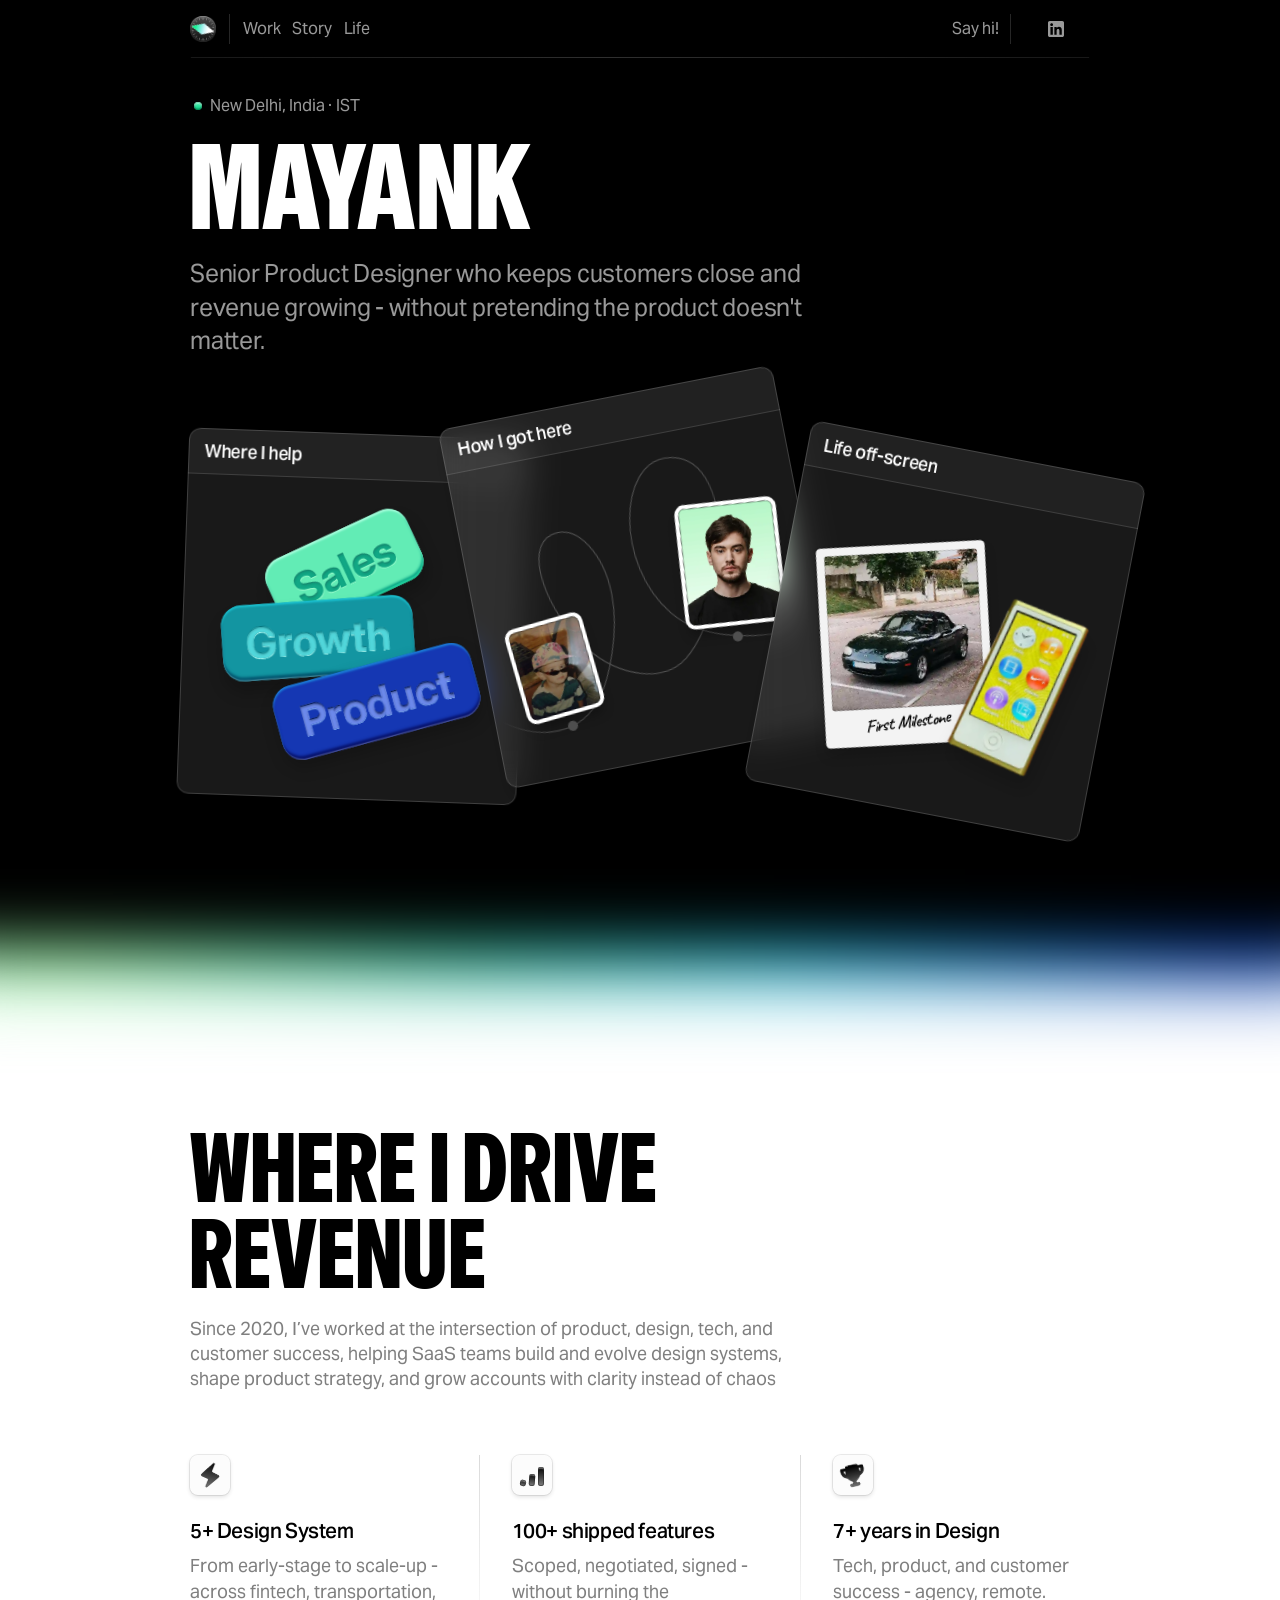
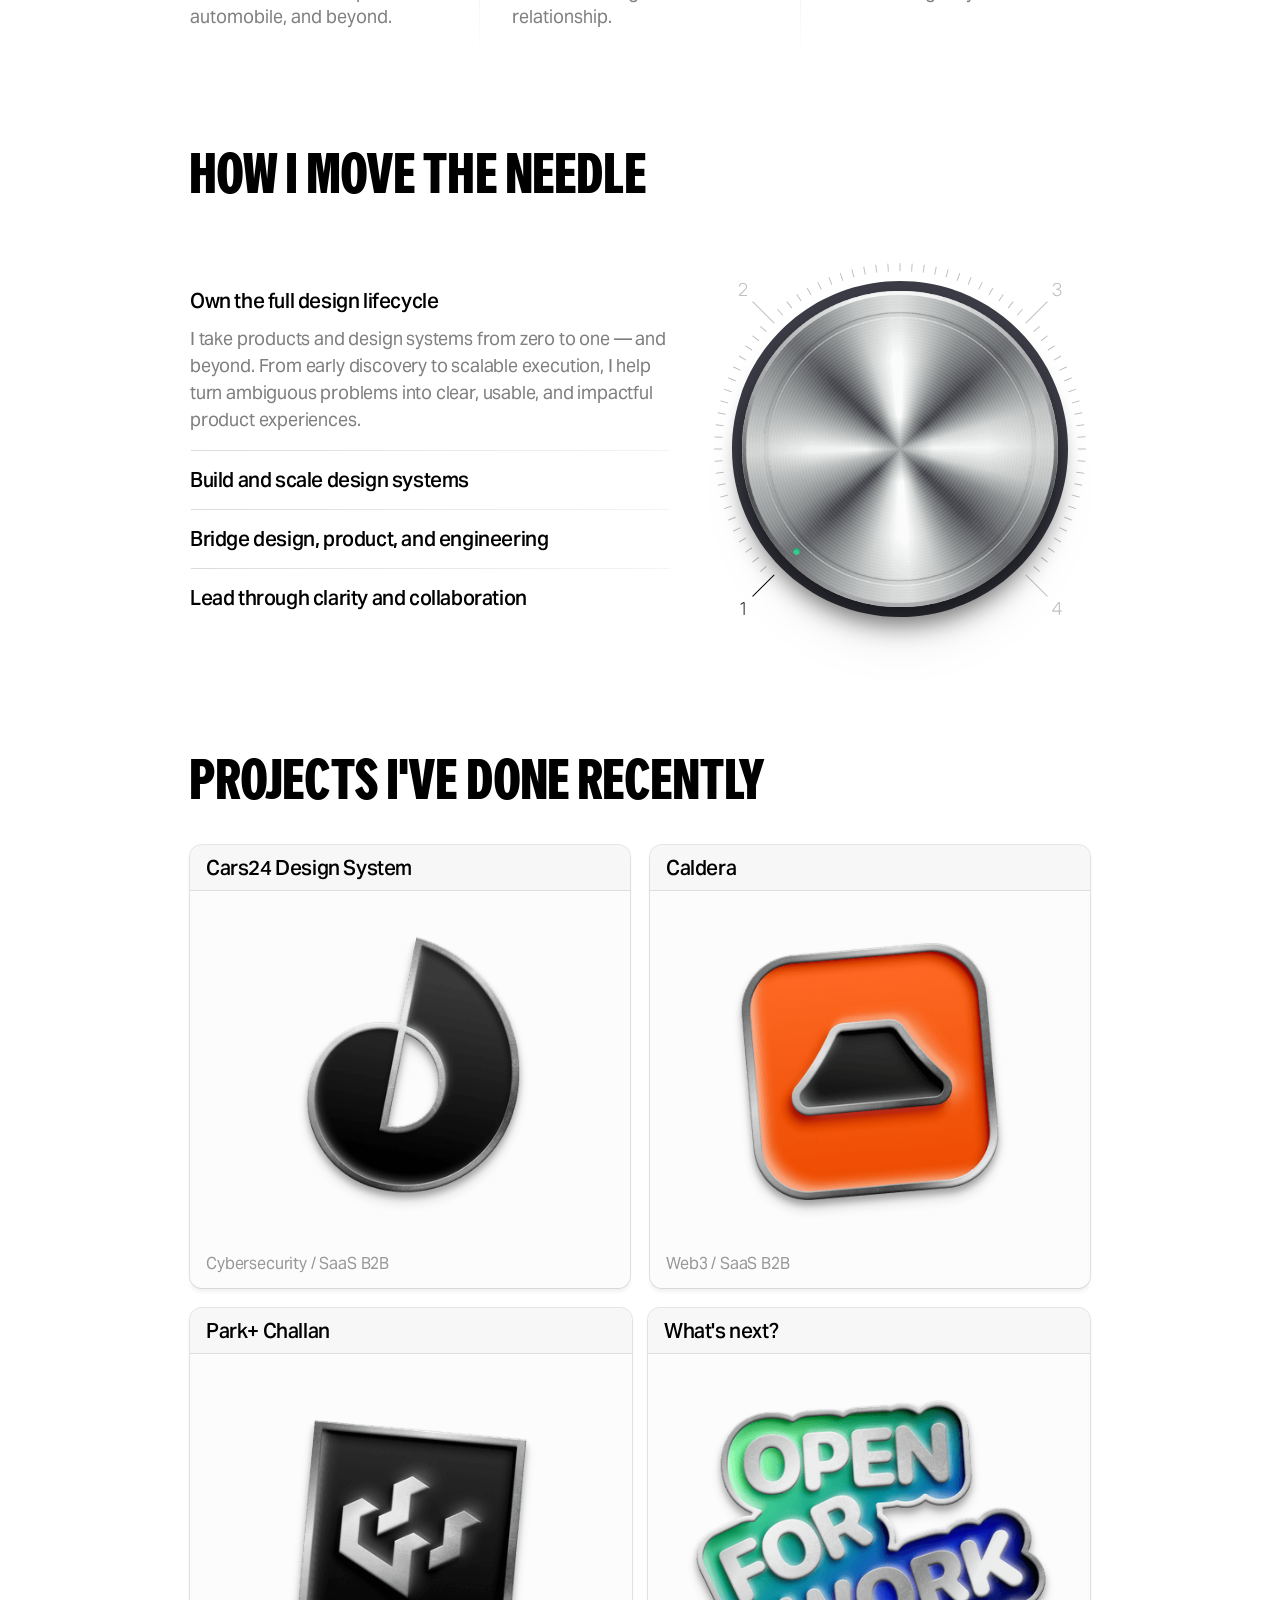
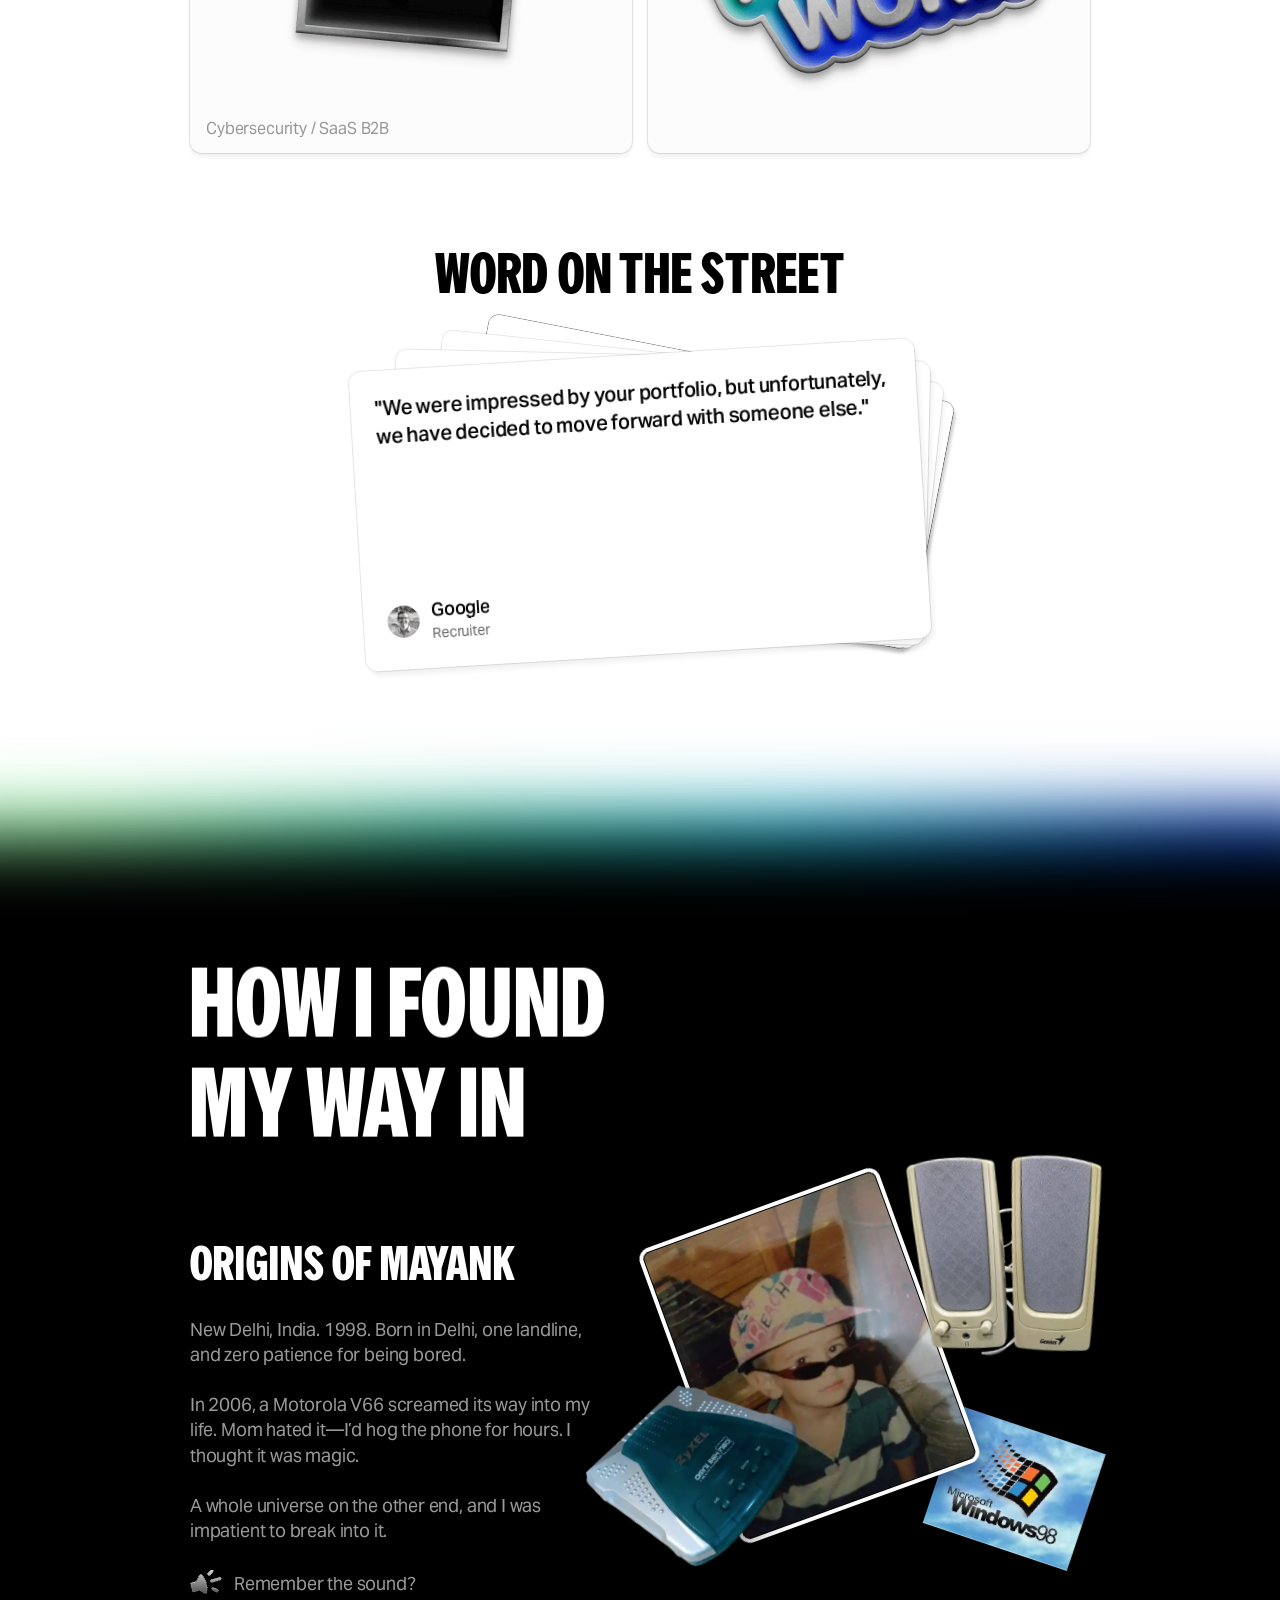
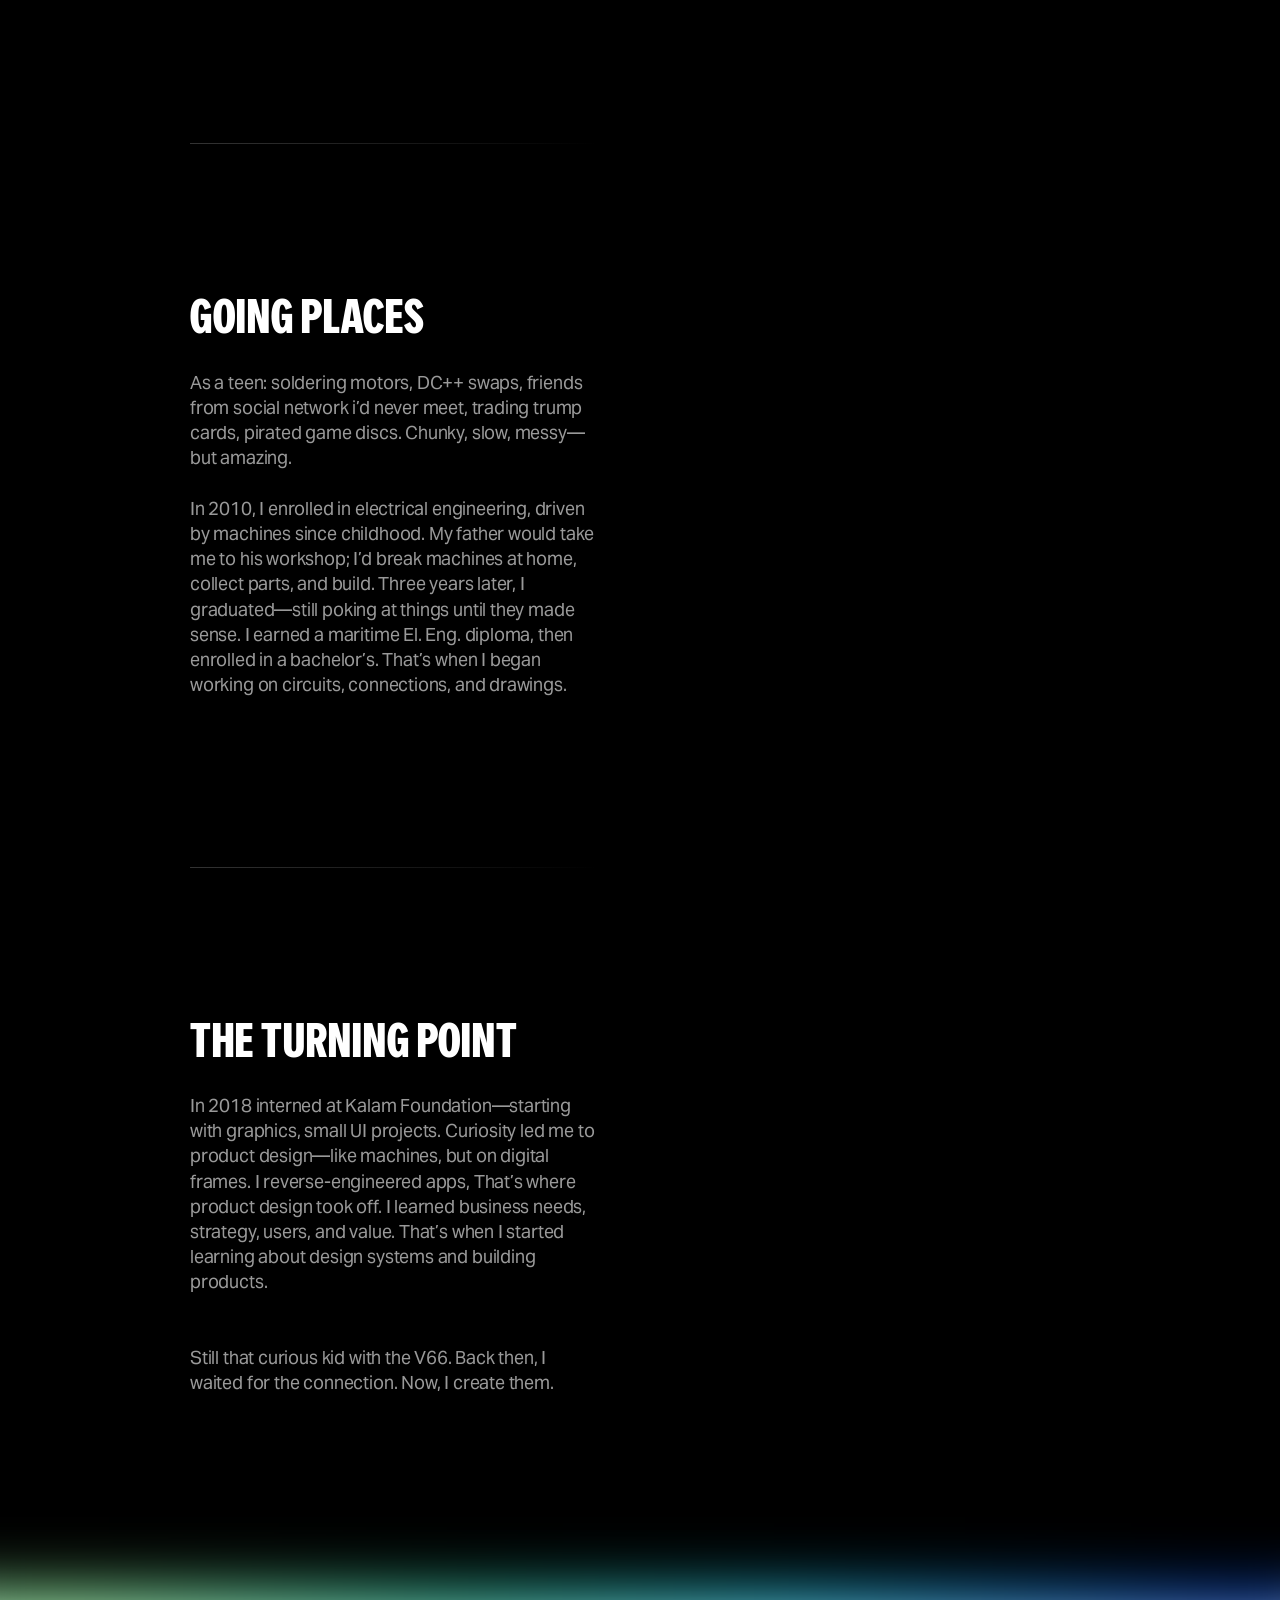
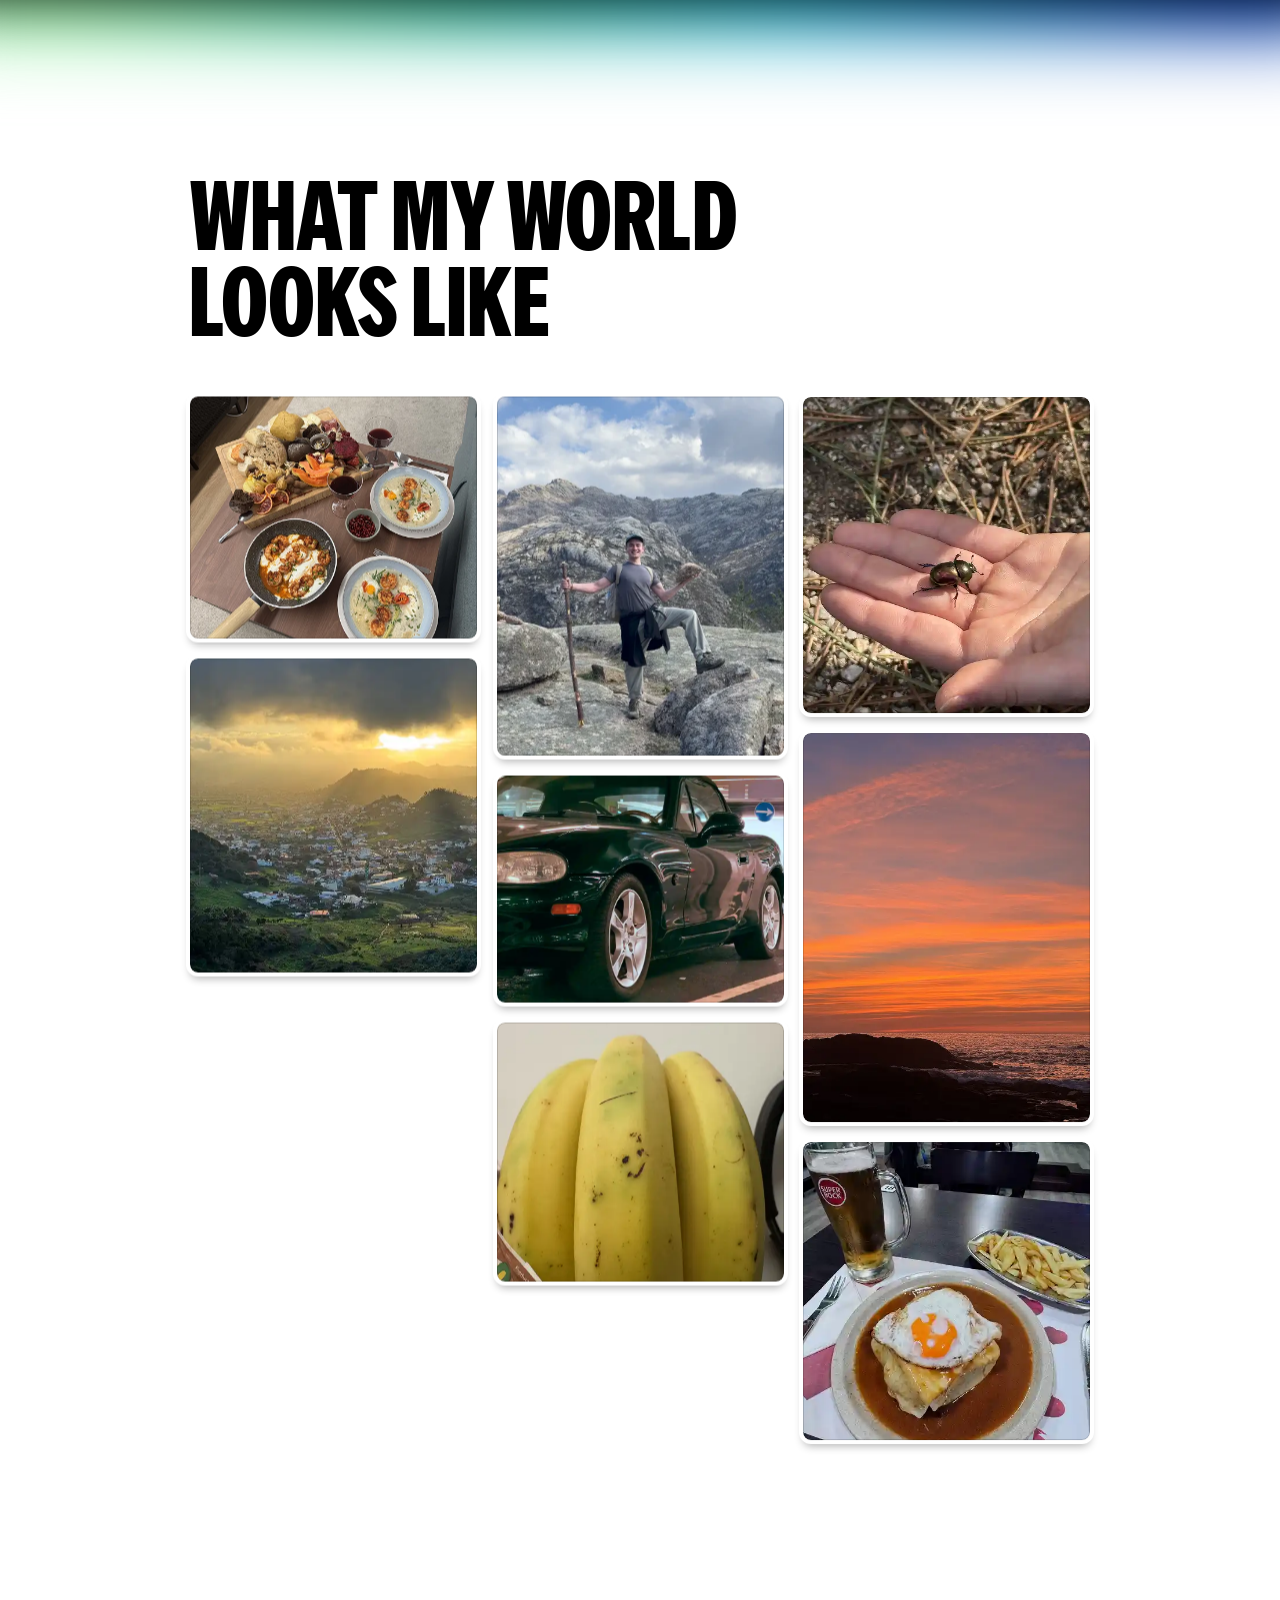
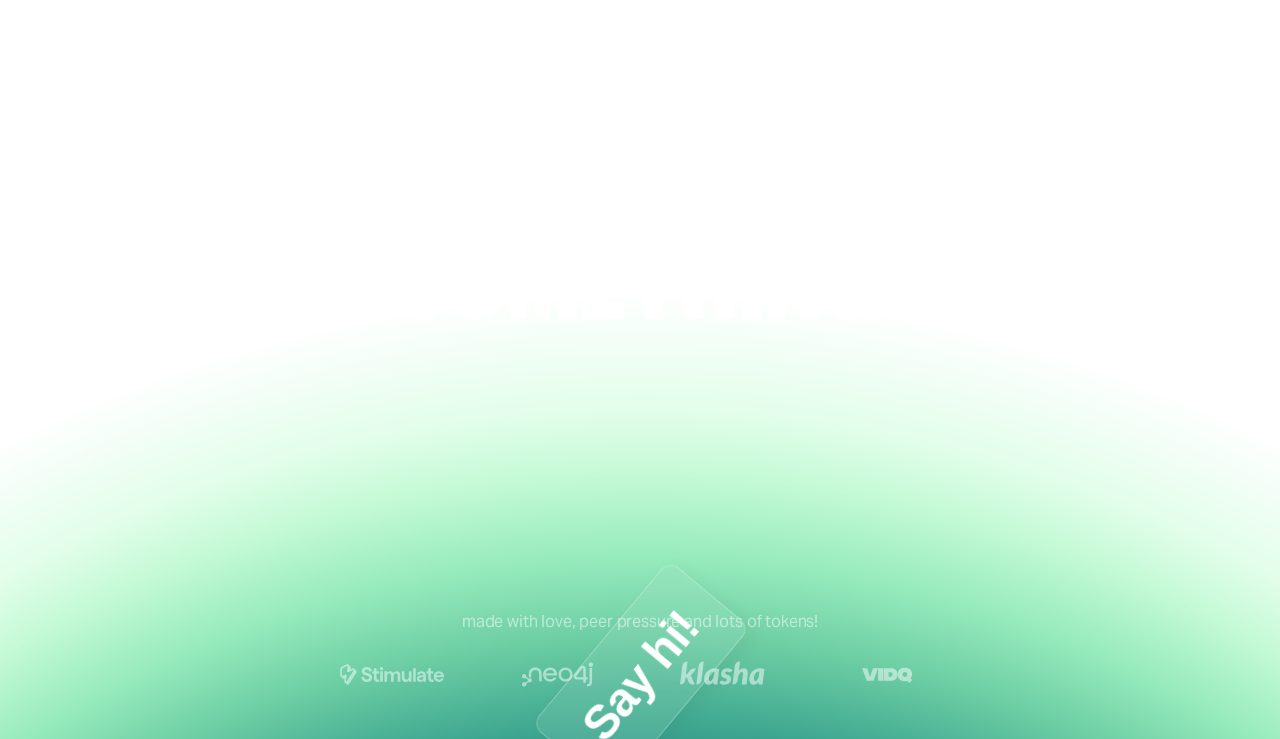
==== index.html @ 2741870c "Deploy portfolio site to GitHub Pages Co-Authored-By: Claude Opus 4.6 <noreply@anthropic.com>" ====
<!doctype html>
<html lang="en">
  <head>
    <meta charset="utf-8" />
    <meta name="viewport" content="width=device-width, initial-scale=1" />
    <title>Mayank</title>
    <link rel="stylesheet" href="/font.css" />
    <link rel="stylesheet" href="/styles.css" />
    <script>
      typeof document < "u" &&
        (window.process = {
          ...window.process,
          env: { ...window.process?.env, NODE_ENV: "production" },
        });
    </script>
    <link rel="modulepreload" fetchpriority="low" href="/content/sites/0dCDITzW0DmTXTOnH0Wtr/react.BIkpaFzZ.mjs" />
    <link rel="modulepreload" fetchpriority="low" href="/content/sites/0dCDITzW0DmTXTOnH0Wtr/rolldown-runtime.BRwTesTf.mjs" />
    <link rel="modulepreload" fetchpriority="low" href="/content/sites/0dCDITzW0DmTXTOnH0Wtr/runtime.CHLoPTp4.mjs" />
    <link rel="modulepreload" fetchpriority="low" href="/content/sites/0dCDITzW0DmTXTOnH0Wtr/motion.Bz_xtmWU.mjs" />
    <link rel="modulepreload" fetchpriority="low" href="/content/sites/0dCDITzW0DmTXTOnH0Wtr/fsmLVjENe_3INRkuJw6oW2wPagwrbw35dT59qfJ_aj4.BoikKJ-G.mjs" />
    <link rel="modulepreload" fetchpriority="low" href="/content/sites/0dCDITzW0DmTXTOnH0Wtr/shared-lib.CsKE0CTY.mjs" />
  </head>
  <body>
    <div id="main"></div>
    <script type="module" async data-mynk-bundle="main" fetchpriority="low" src="/content/sites/0dCDITzW0DmTXTOnH0Wtr/script_main.Cz7NEi37.mjs"></script>
    <script defer src="/projects-injector.js"></script>
  </body>
</html>
---- font.css ----
/* Font loading + font-specific overrides */

@font-face {
        font-family: "Caveat";
        font-style: normal;
        font-weight: 600;
        src: url(content/font/Caveat-CyrillicExt.woff2) format("woff2");
        unicode-range:
          U+0460-052F, U+1C80-1C8A, U+20B4, U+2DE0-2DFF, U+A640-A69F,
          U+FE2E-FE2F;
      }
@font-face {
        font-family: "Caveat";
        font-style: normal;
        font-weight: 600;
        src: url(content/font/Caveat-Cyrillic.woff2) format("woff2");
        unicode-range: U+0301, U+0400-045F, U+0490-0491, U+04B0-04B1, U+2116;
      }
@font-face {
        font-family: "Caveat";
        font-style: normal;
        font-weight: 600;
        src: url(content/font/Caveat-LatinExt.woff2) format("woff2");
        unicode-range:
          U+0100-02BA, U+02BD-02C5, U+02C7-02CC, U+02CE-02D7, U+02DD-02FF,
          U+0304, U+0308, U+0329, U+1D00-1DBF, U+1E00-1E9F, U+1EF2-1EFF, U+2020,
          U+20A0-20AB, U+20AD-20C0, U+2113, U+2C60-2C7F, U+A720-A7FF;
      }
@font-face {
        font-family: "Caveat";
        font-style: normal;
        font-weight: 600;
        src: url(content/font/Caveat.woff2) format("woff2");
        unicode-range:
          U+0000-00FF, U+0131, U+0152-0153, U+02BB-02BC, U+02C6, U+02DA, U+02DC,
          U+0304, U+0308, U+0329, U+2000-206F, U+20AC, U+2122, U+2191, U+2193,
          U+2212, U+2215, U+FEFF, U+FFFD;
      }
@font-face {
        font-family: "Inter";
        src: url("content/assets/5vvr9Vy74if2I6bQbJvbw7SY1pQ.woff2");
        font-display: swap;
        font-style: normal;
        font-weight: 400;
        unicode-range:
          U+0460-052F, U+1C80-1C88, U+20B4, U+2DE0-2DFF, U+A640-A69F,
          U+FE2E-FE2F;
      }
@font-face {
        font-family: "Inter";
        src: url("content/assets/EOr0mi4hNtlgWNn9if640EZzXCo.woff2");
        font-display: swap;
        font-style: normal;
        font-weight: 400;
        unicode-range: U+0301, U+0400-045F, U+0490-0491, U+04B0-04B1, U+2116;
      }
@font-face {
        font-family: "Inter";
        src: url("content/assets/Y9k9QrlZAqio88Klkmbd8VoMQc.woff2");
        font-display: swap;
        font-style: normal;
        font-weight: 400;
        unicode-range: U+1F00-1FFF;
      }
@font-face {
        font-family: "Inter";
        src: url("content/assets/OYrD2tBIBPvoJXiIHnLoOXnY9M.woff2");
        font-display: swap;
        font-style: normal;
        font-weight: 400;
        unicode-range: U+0370-03FF;
      }
@font-face {
        font-family: "Inter";
        src: url("content/assets/JeYwfuaPfZHQhEG8U5gtPDZ7WQ.woff2");
        font-display: swap;
        font-style: normal;
        font-weight: 400;
        unicode-range:
          U+0100-024F, U+0259, U+1E00-1EFF, U+2020, U+20A0-20AB, U+20AD-20CF,
          U+2113, U+2C60-2C7F, U+A720-A7FF;
      }
@font-face {
        font-family: "Inter";
        src: url("content/assets/GrgcKwrN6d3Uz8EwcLHZxwEfC4.woff2");
        font-display: swap;
        font-style: normal;
        font-weight: 400;
        unicode-range:
          U+0000-00FF, U+0131, U+0152-0153, U+02BB-02BC, U+02C6, U+02DA, U+02DC,
          U+2000-206F, U+2070, U+2074-207E, U+2080-208E, U+20AC, U+2122, U+2191,
          U+2193, U+2212, U+2215, U+FEFF, U+FFFD;
      }
@font-face {
        font-family: "Inter";
        src: url("content/assets/b6Y37FthZeALduNqHicBT6FutY.woff2");
        font-display: swap;
        font-style: normal;
        font-weight: 400;
        unicode-range:
          U+0102-0103, U+0110-0111, U+0128-0129, U+0168-0169, U+01A0-01A1,
          U+01AF-01B0, U+1EA0-1EF9, U+20AB;
      }
@font-face {
        font-family: "Inter Placeholder";
        src: local("Arial");
        ascent-override: 89.79%;
        descent-override: 22.36%;
        line-gap-override: 0%;
        size-adjust: 107.89%;
      }
@font-face {
        font-family: "RevboxHeadline";
        src: url("content/font/RevboxHeadline.woff2") format("woff2");
        font-display: swap;
        font-style: normal;
        font-weight: 400;
      }
@font-face {
        font-family: "RevboxHeadline";
        src: url("content/font/RevboxHeadlineItalic.woff2") format("woff2");
        font-display: swap;
        font-style: italic;
        font-weight: 400;
      }
@font-face {
        font-family: "RevboxText";
        src: url("content/font/RevboxTextRegular.woff2") format("woff2");
        font-display: swap;
        font-style: normal;
        font-weight: 400;
      }
@font-face {
        font-family: "RevboxText";
        src: url("content/font/RevboxTextMedium.woff2") format("woff2");
        font-display: swap;
        font-style: normal;
        font-weight: 500;
      }
@font-face {
        font-family: "RevboxText";
        src: url("content/font/RevboxTextMedium.woff2") format("woff2");
        font-display: swap;
        font-style: normal;
        font-weight: 600;
      }
@font-face {
        font-family: "RevboxText";
        src: url("content/font/RevboxTextBold.woff2") format("woff2");
        font-display: swap;
        font-style: normal;
        font-weight: 700;
      }

[style*="RevboxHeadline"] {
        letter-spacing: 0.02em !important;
      }
---- styles.css ----
html,
body,
#main {
  margin: 0;
  padding: 0;
  width: 100%;
  min-height: 100%;
}

* {
  box-sizing: border-box;
}

body {
  -webkit-font-smoothing: antialiased;
  -moz-osx-font-smoothing: grayscale;
}

/* ── Project overlay ── */
.pj-overlay { position:fixed; inset:0; background:rgba(0,0,0,.55); z-index:9999; display:flex; align-items:flex-end; justify-content:center; opacity:0; transition:opacity .3s; }
.pj-overlay.pj-visible { opacity:1; }
.pj-panel  { background:#fff; width:100%; max-width:680px; max-height:90vh; overflow-y:auto; border-radius:16px 16px 0 0; padding:32px 28px 48px; position:relative; transform:translateY(40px); transition:transform .35s cubic-bezier(.34,1.3,.64,1); }
.pj-overlay.pj-visible .pj-panel { transform:translateY(0); }
.pj-close  { position:absolute; top:20px; right:20px; background:none; border:none; font-size:18px; cursor:pointer; color:rgba(0,0,0,.5); }
.pj-cover  { width:100%; border-radius:10px; margin-bottom:24px; object-fit:cover; max-height:260px; }
.pj-co     { font-family:"RevboxText",sans-serif; font-size:12px; letter-spacing:.06em; text-transform:uppercase; color:rgba(0,0,0,.45); margin:0 0 8px; }
.pj-title  { font-family:"RevboxHeadline",sans-serif; font-size:28px; font-variation-settings:"wdth" 85,"wght" 700; letter-spacing:-.02em; margin:0 0 6px; color:rgb(7,6,7); }
.pj-cat    { font-family:"RevboxText",sans-serif; font-size:13px; color:rgba(0,0,0,.5); margin:0 0 20px; }
.pj-desc   { font-family:"RevboxText",sans-serif; font-size:15px; line-height:1.6; color:rgb(30,30,30); margin:0 0 24px; }
.pj-scope-head { font-family:"RevboxText",sans-serif; font-size:11px; letter-spacing:.06em; text-transform:uppercase; color:rgba(0,0,0,.4); margin:0 0 10px; }
.pj-scope  { margin:0; padding-left:18px; }
.pj-scope li { font-family:"RevboxText",sans-serif; font-size:14px; line-height:1.7; color:rgb(40,40,40); }
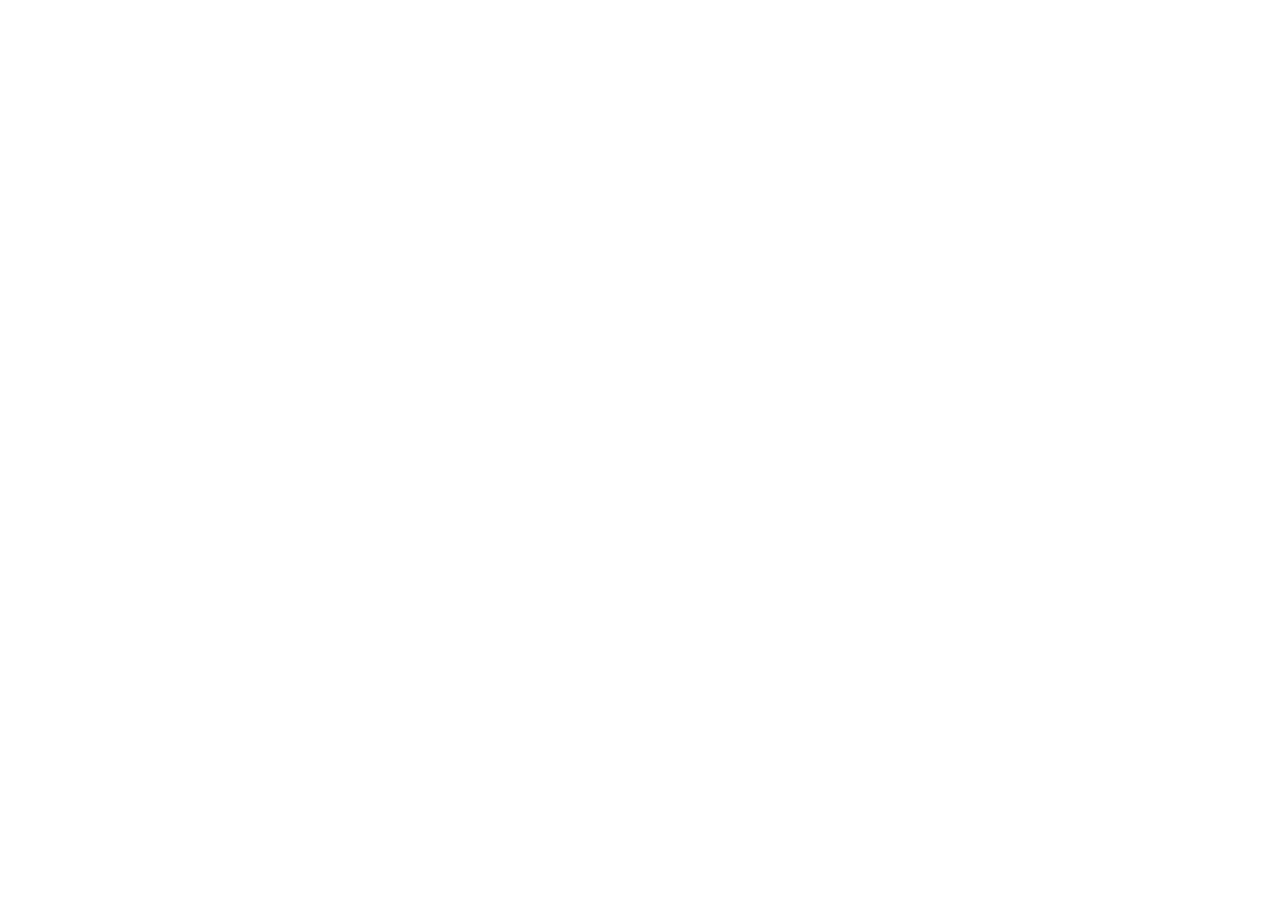
==== commit b8e89a3b: "Fix asset paths for GitHub Pages subdirectory hosting Add <base> tag and convert root-relative paths" ====
--- a/index.html
+++ b/index.html
@@ -3,9 +3,10 @@
   <head>
     <meta charset="utf-8" />
     <meta name="viewport" content="width=device-width, initial-scale=1" />
+    <base href="/mynk-portfolio/" />
     <title>Mayank</title>
-    <link rel="stylesheet" href="/font.css" />
-    <link rel="stylesheet" href="/styles.css" />
+    <link rel="stylesheet" href="font.css" />
+    <link rel="stylesheet" href="styles.css" />
     <script>
       typeof document < "u" &&
         (window.process = {
@@ -13,16 +14,16 @@
           env: { ...window.process?.env, NODE_ENV: "production" },
         });
     </script>
-    <link rel="modulepreload" fetchpriority="low" href="/content/sites/0dCDITzW0DmTXTOnH0Wtr/react.BIkpaFzZ.mjs" />
-    <link rel="modulepreload" fetchpriority="low" href="/content/sites/0dCDITzW0DmTXTOnH0Wtr/rolldown-runtime.BRwTesTf.mjs" />
-    <link rel="modulepreload" fetchpriority="low" href="/content/sites/0dCDITzW0DmTXTOnH0Wtr/runtime.CHLoPTp4.mjs" />
-    <link rel="modulepreload" fetchpriority="low" href="/content/sites/0dCDITzW0DmTXTOnH0Wtr/motion.Bz_xtmWU.mjs" />
-    <link rel="modulepreload" fetchpriority="low" href="/content/sites/0dCDITzW0DmTXTOnH0Wtr/fsmLVjENe_3INRkuJw6oW2wPagwrbw35dT59qfJ_aj4.BoikKJ-G.mjs" />
-    <link rel="modulepreload" fetchpriority="low" href="/content/sites/0dCDITzW0DmTXTOnH0Wtr/shared-lib.CsKE0CTY.mjs" />
+    <link rel="modulepreload" fetchpriority="low" href="content/sites/0dCDITzW0DmTXTOnH0Wtr/react.BIkpaFzZ.mjs" />
+    <link rel="modulepreload" fetchpriority="low" href="content/sites/0dCDITzW0DmTXTOnH0Wtr/rolldown-runtime.BRwTesTf.mjs" />
+    <link rel="modulepreload" fetchpriority="low" href="content/sites/0dCDITzW0DmTXTOnH0Wtr/runtime.CHLoPTp4.mjs" />
+    <link rel="modulepreload" fetchpriority="low" href="content/sites/0dCDITzW0DmTXTOnH0Wtr/motion.Bz_xtmWU.mjs" />
+    <link rel="modulepreload" fetchpriority="low" href="content/sites/0dCDITzW0DmTXTOnH0Wtr/fsmLVjENe_3INRkuJw6oW2wPagwrbw35dT59qfJ_aj4.BoikKJ-G.mjs" />
+    <link rel="modulepreload" fetchpriority="low" href="content/sites/0dCDITzW0DmTXTOnH0Wtr/shared-lib.CsKE0CTY.mjs" />
   </head>
   <body>
     <div id="main"></div>
-    <script type="module" async data-mynk-bundle="main" fetchpriority="low" src="/content/sites/0dCDITzW0DmTXTOnH0Wtr/script_main.Cz7NEi37.mjs"></script>
-    <script defer src="/projects-injector.js"></script>
+    <script type="module" async data-mynk-bundle="main" fetchpriority="low" src="content/sites/0dCDITzW0DmTXTOnH0Wtr/script_main.Cz7NEi37.mjs"></script>
+    <script defer src="projects-injector.js"></script>
   </body>
 </html>
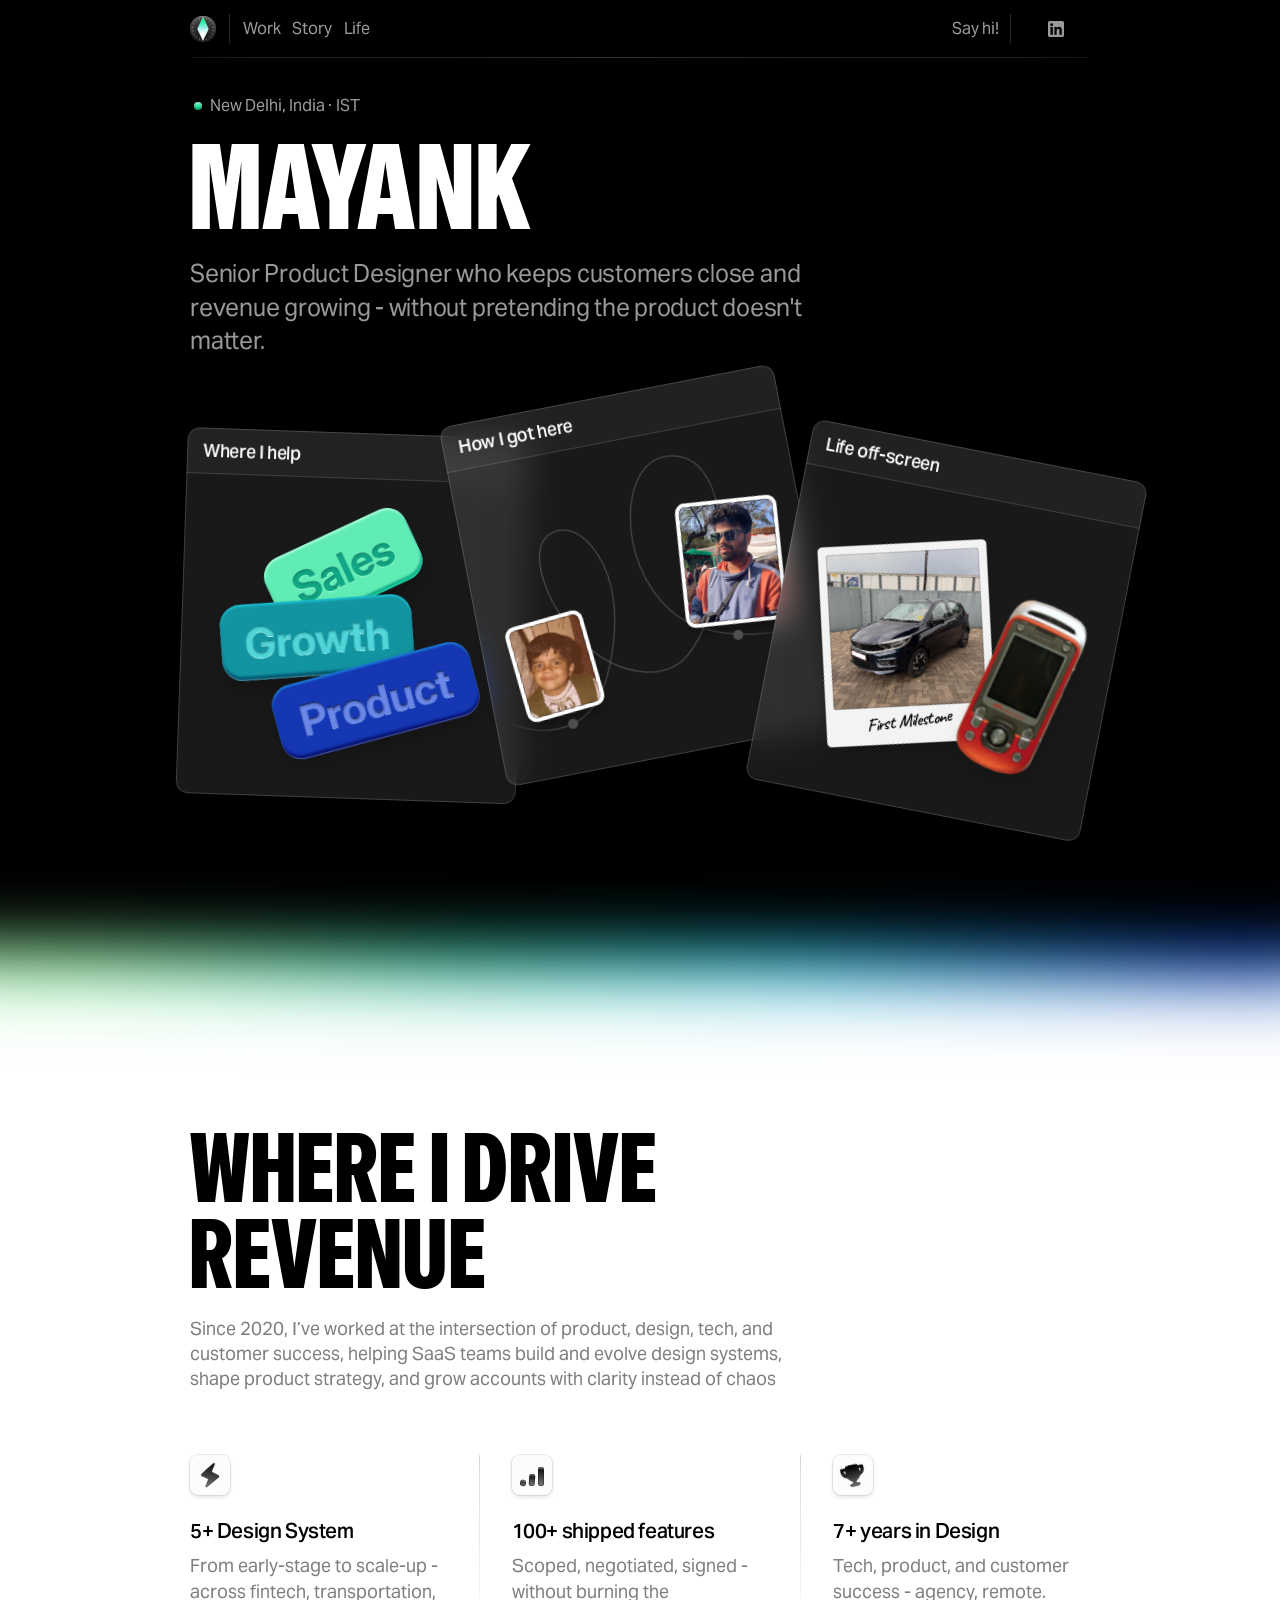
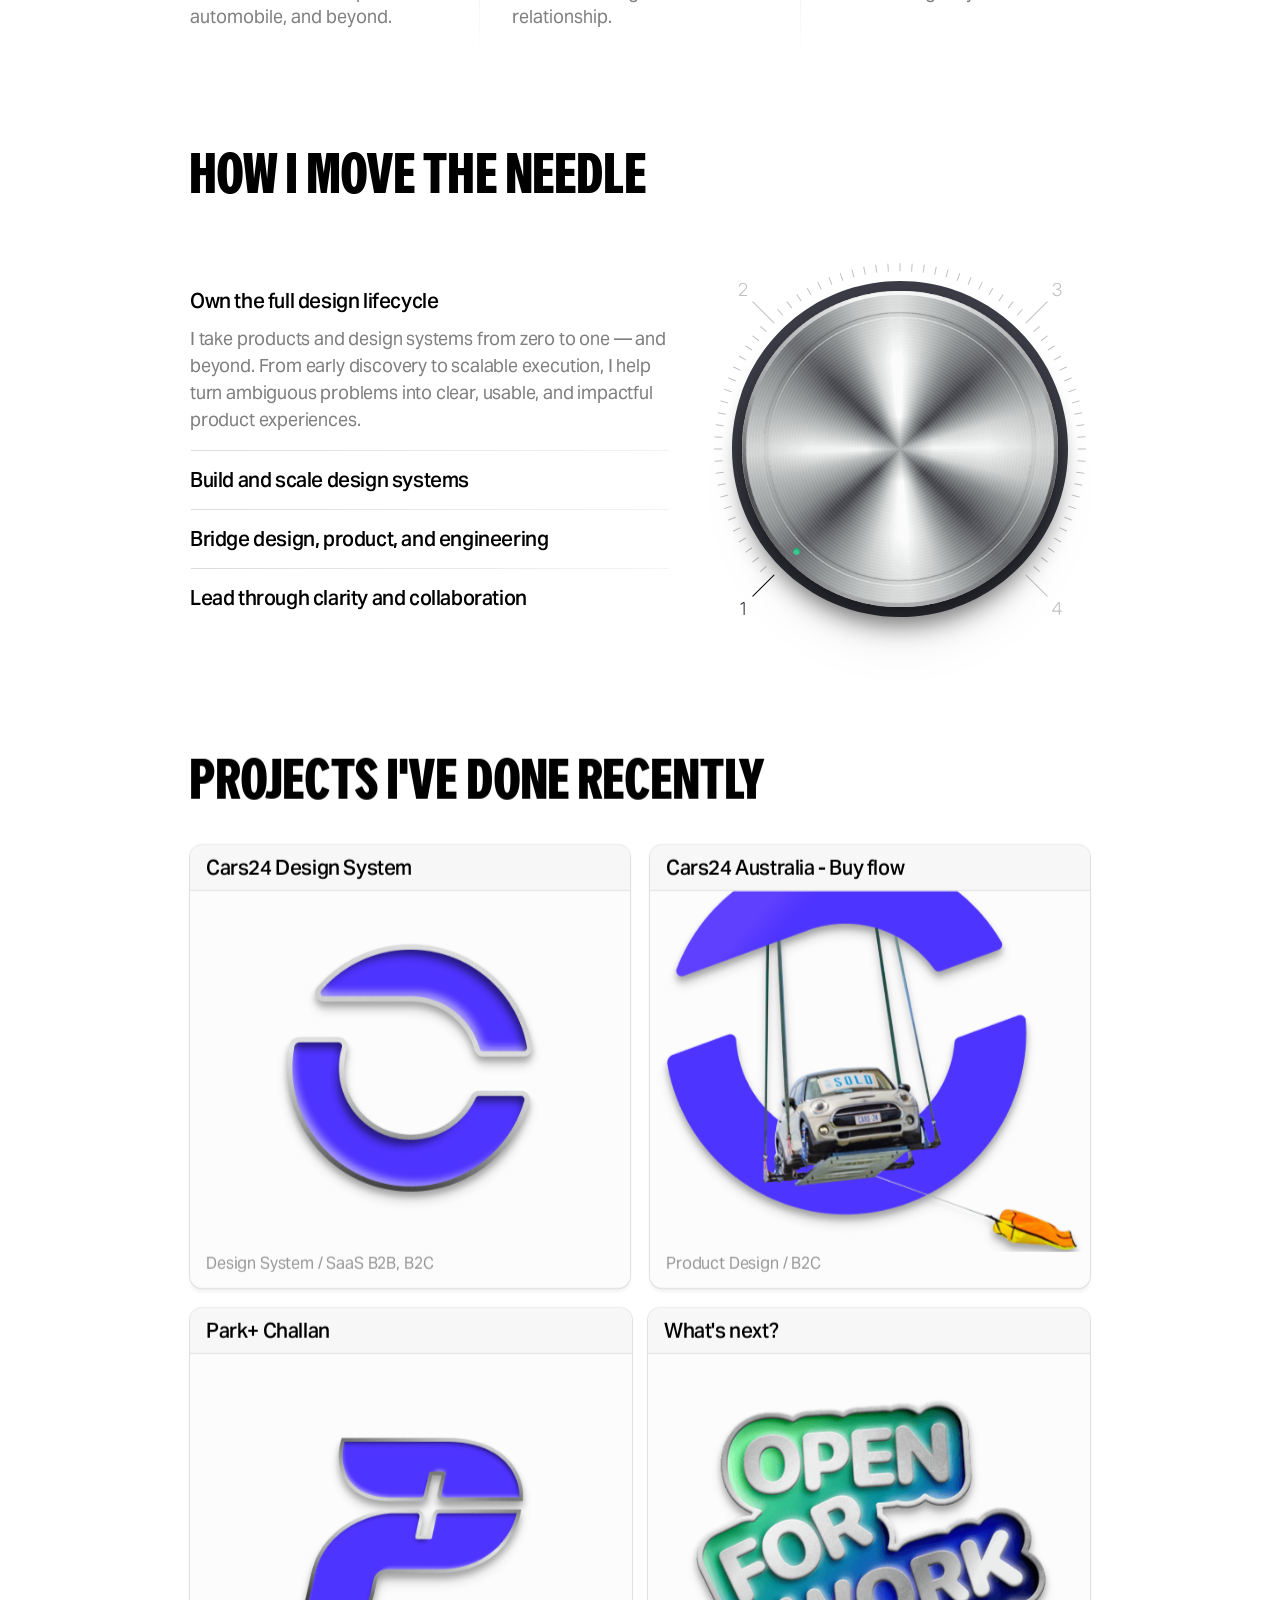
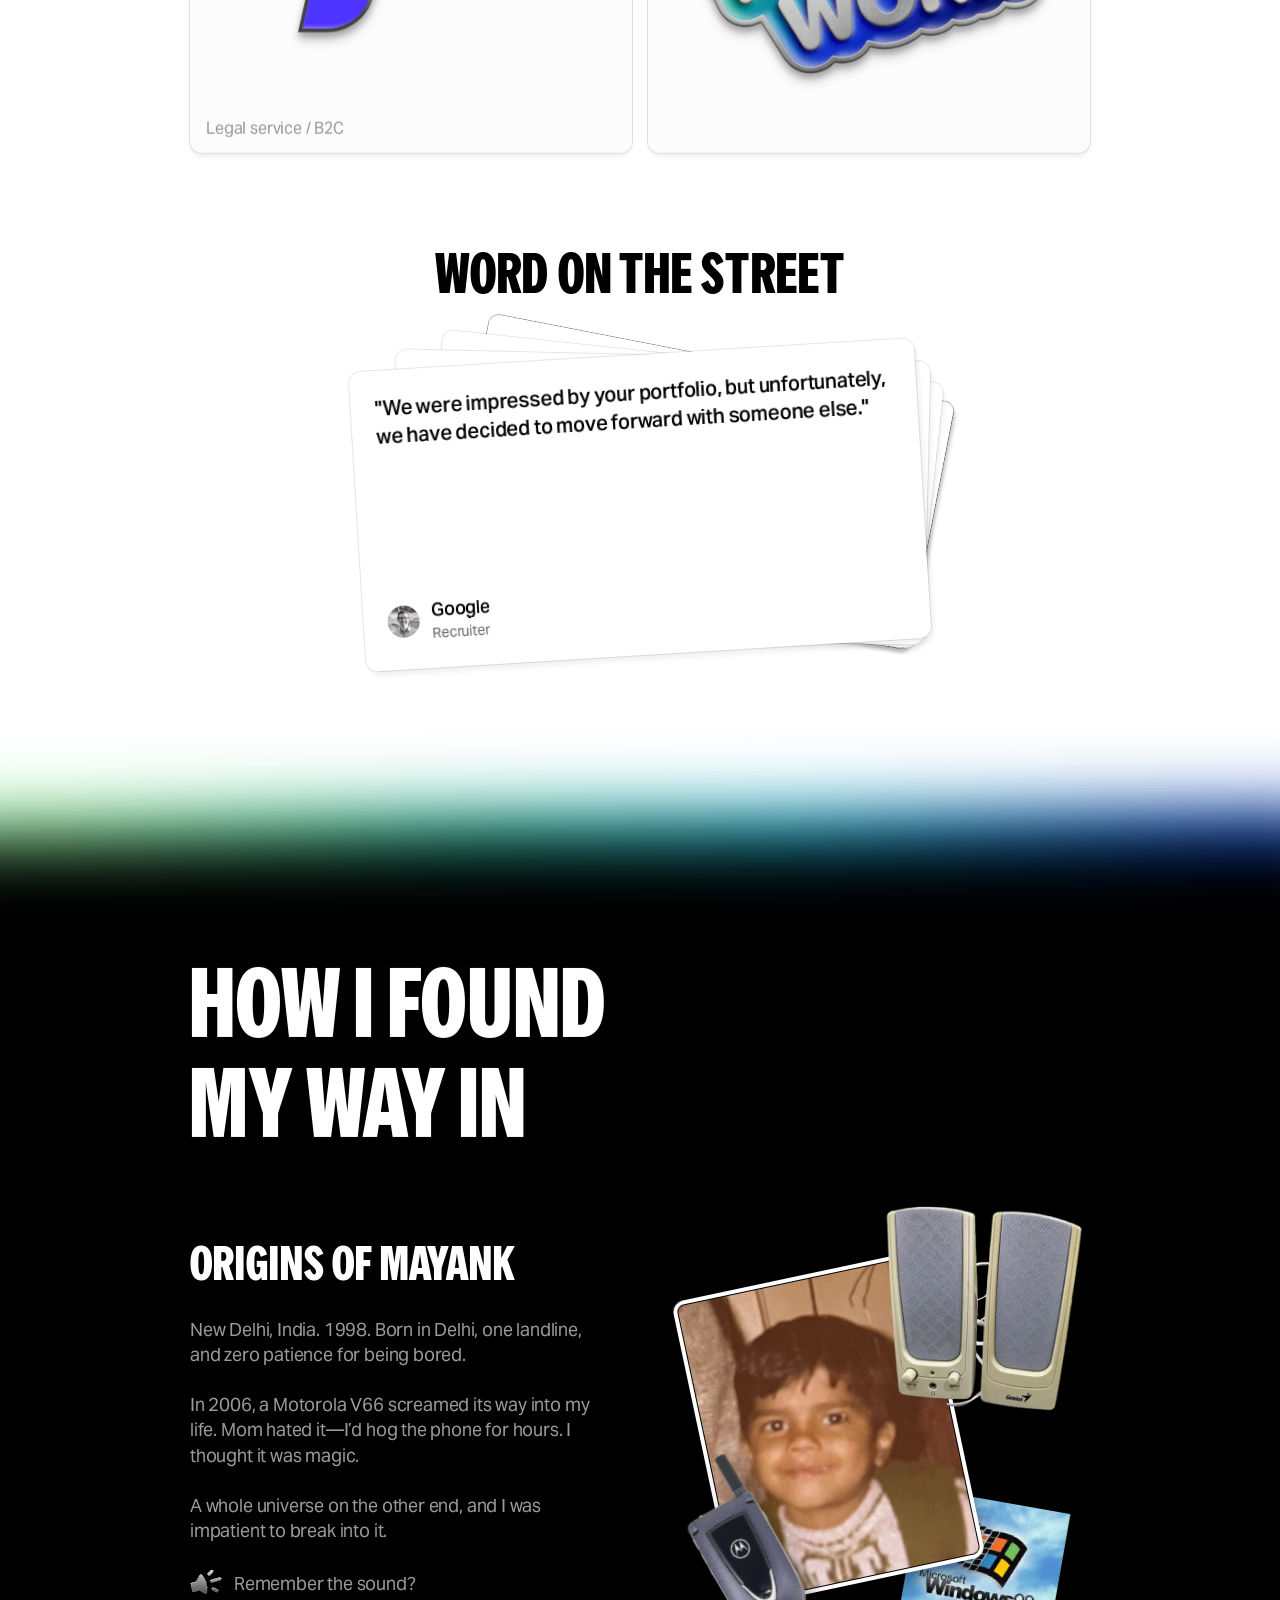
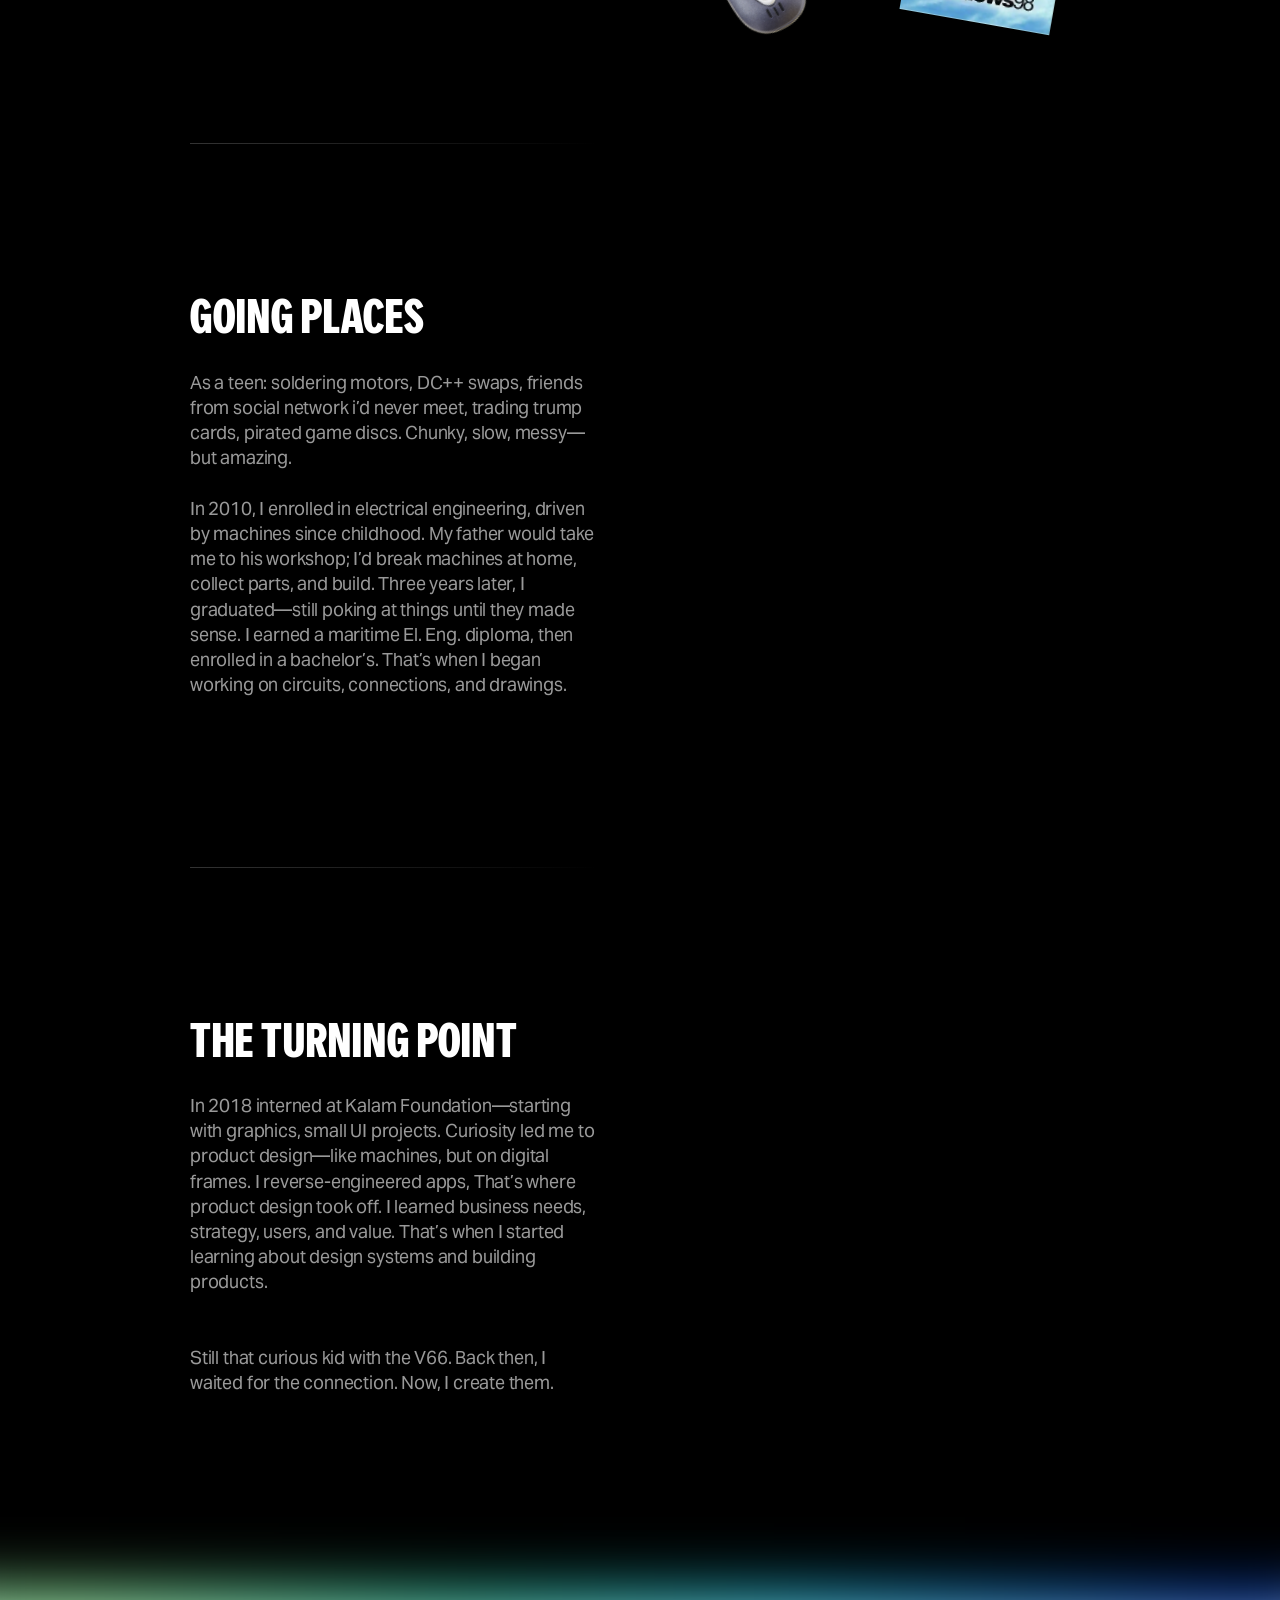
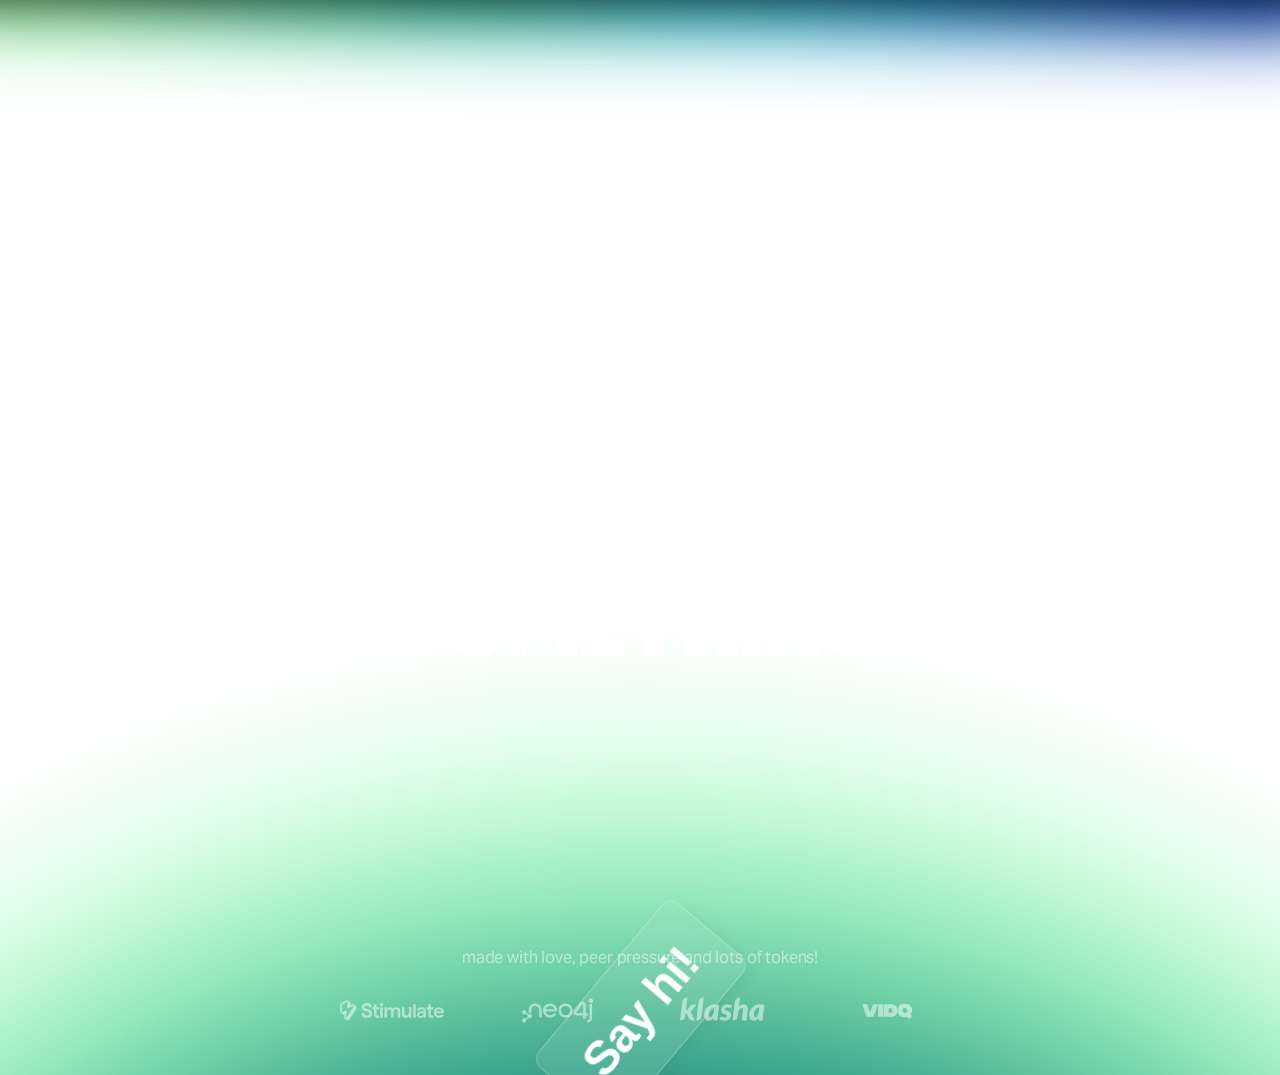
==== commit 32ffdd9f: "Deploy portfolio updates" ====
--- a/index.html
+++ b/index.html
@@ -3,10 +3,9 @@
   <head>
     <meta charset="utf-8" />
     <meta name="viewport" content="width=device-width, initial-scale=1" />
-    <base href="/mynk-portfolio/" />
     <title>Mayank</title>
-    <link rel="stylesheet" href="font.css" />
-    <link rel="stylesheet" href="styles.css" />
+    <link rel="stylesheet" href="/font.css" />
+    <link rel="stylesheet" href="/styles.css" />
     <script>
       typeof document < "u" &&
         (window.process = {
@@ -14,16 +13,16 @@
           env: { ...window.process?.env, NODE_ENV: "production" },
         });
     </script>
-    <link rel="modulepreload" fetchpriority="low" href="content/sites/0dCDITzW0DmTXTOnH0Wtr/react.BIkpaFzZ.mjs" />
-    <link rel="modulepreload" fetchpriority="low" href="content/sites/0dCDITzW0DmTXTOnH0Wtr/rolldown-runtime.BRwTesTf.mjs" />
-    <link rel="modulepreload" fetchpriority="low" href="content/sites/0dCDITzW0DmTXTOnH0Wtr/runtime.CHLoPTp4.mjs" />
-    <link rel="modulepreload" fetchpriority="low" href="content/sites/0dCDITzW0DmTXTOnH0Wtr/motion.Bz_xtmWU.mjs" />
-    <link rel="modulepreload" fetchpriority="low" href="content/sites/0dCDITzW0DmTXTOnH0Wtr/fsmLVjENe_3INRkuJw6oW2wPagwrbw35dT59qfJ_aj4.BoikKJ-G.mjs" />
-    <link rel="modulepreload" fetchpriority="low" href="content/sites/0dCDITzW0DmTXTOnH0Wtr/shared-lib.CsKE0CTY.mjs" />
+    <link rel="modulepreload" fetchpriority="low" href="/content/sites/0dCDITzW0DmTXTOnH0Wtr/react.BIkpaFzZ.mjs" />
+    <link rel="modulepreload" fetchpriority="low" href="/content/sites/0dCDITzW0DmTXTOnH0Wtr/rolldown-runtime.BRwTesTf.mjs" />
+    <link rel="modulepreload" fetchpriority="low" href="/content/sites/0dCDITzW0DmTXTOnH0Wtr/runtime.CHLoPTp4.mjs" />
+    <link rel="modulepreload" fetchpriority="low" href="/content/sites/0dCDITzW0DmTXTOnH0Wtr/motion.Bz_xtmWU.mjs" />
+    <link rel="modulepreload" fetchpriority="low" href="/content/sites/0dCDITzW0DmTXTOnH0Wtr/fsmLVjENe_3INRkuJw6oW2wPagwrbw35dT59qfJ_aj4.BoikKJ-G.mjs" />
+    <link rel="modulepreload" fetchpriority="low" href="/content/sites/0dCDITzW0DmTXTOnH0Wtr/shared-lib.CsKE0CTY.mjs" />
   </head>
   <body>
     <div id="main"></div>
-    <script type="module" async data-mynk-bundle="main" fetchpriority="low" src="content/sites/0dCDITzW0DmTXTOnH0Wtr/script_main.Cz7NEi37.mjs"></script>
-    <script defer src="projects-injector.js"></script>
+    <script type="module" async data-mynk-bundle="main" fetchpriority="low" src="/content/sites/0dCDITzW0DmTXTOnH0Wtr/script_main.Cz7NEi37.mjs"></script>
+    <script defer src="/projects-injector.js"></script>
   </body>
 </html>
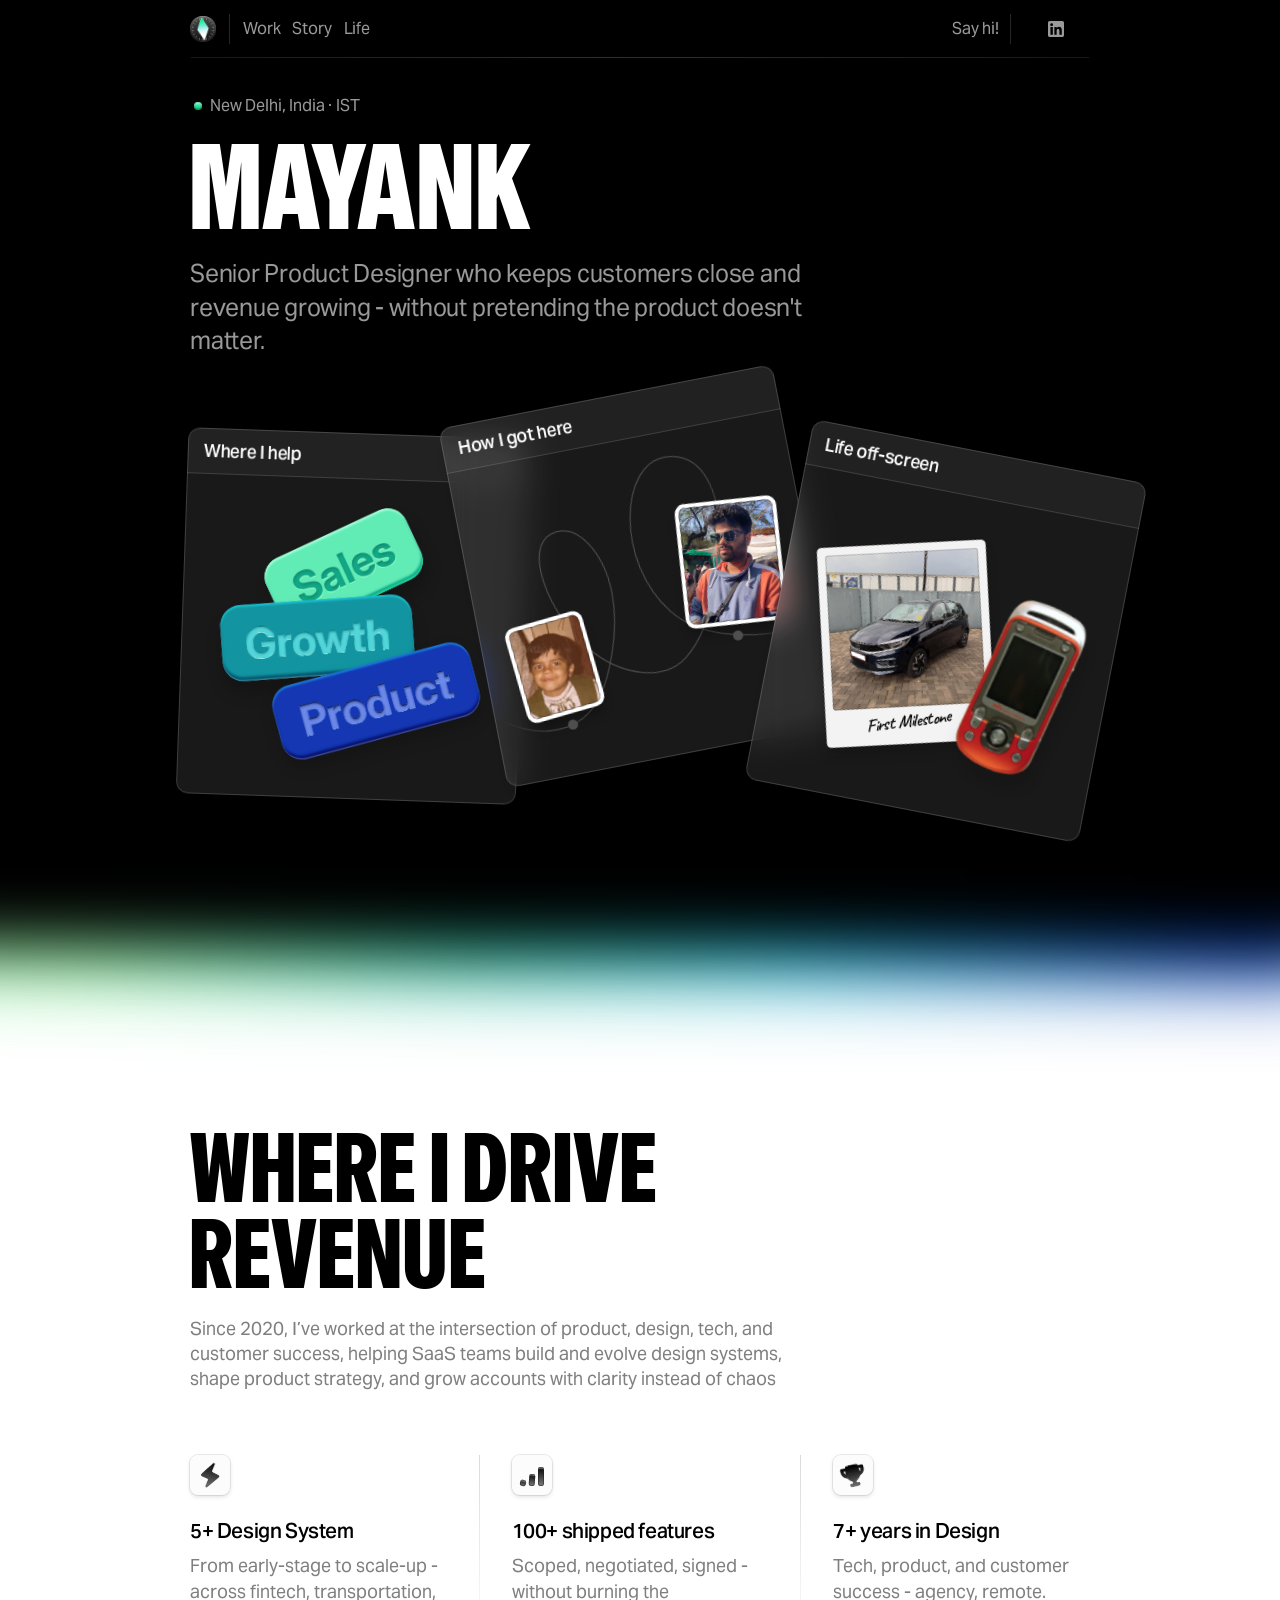
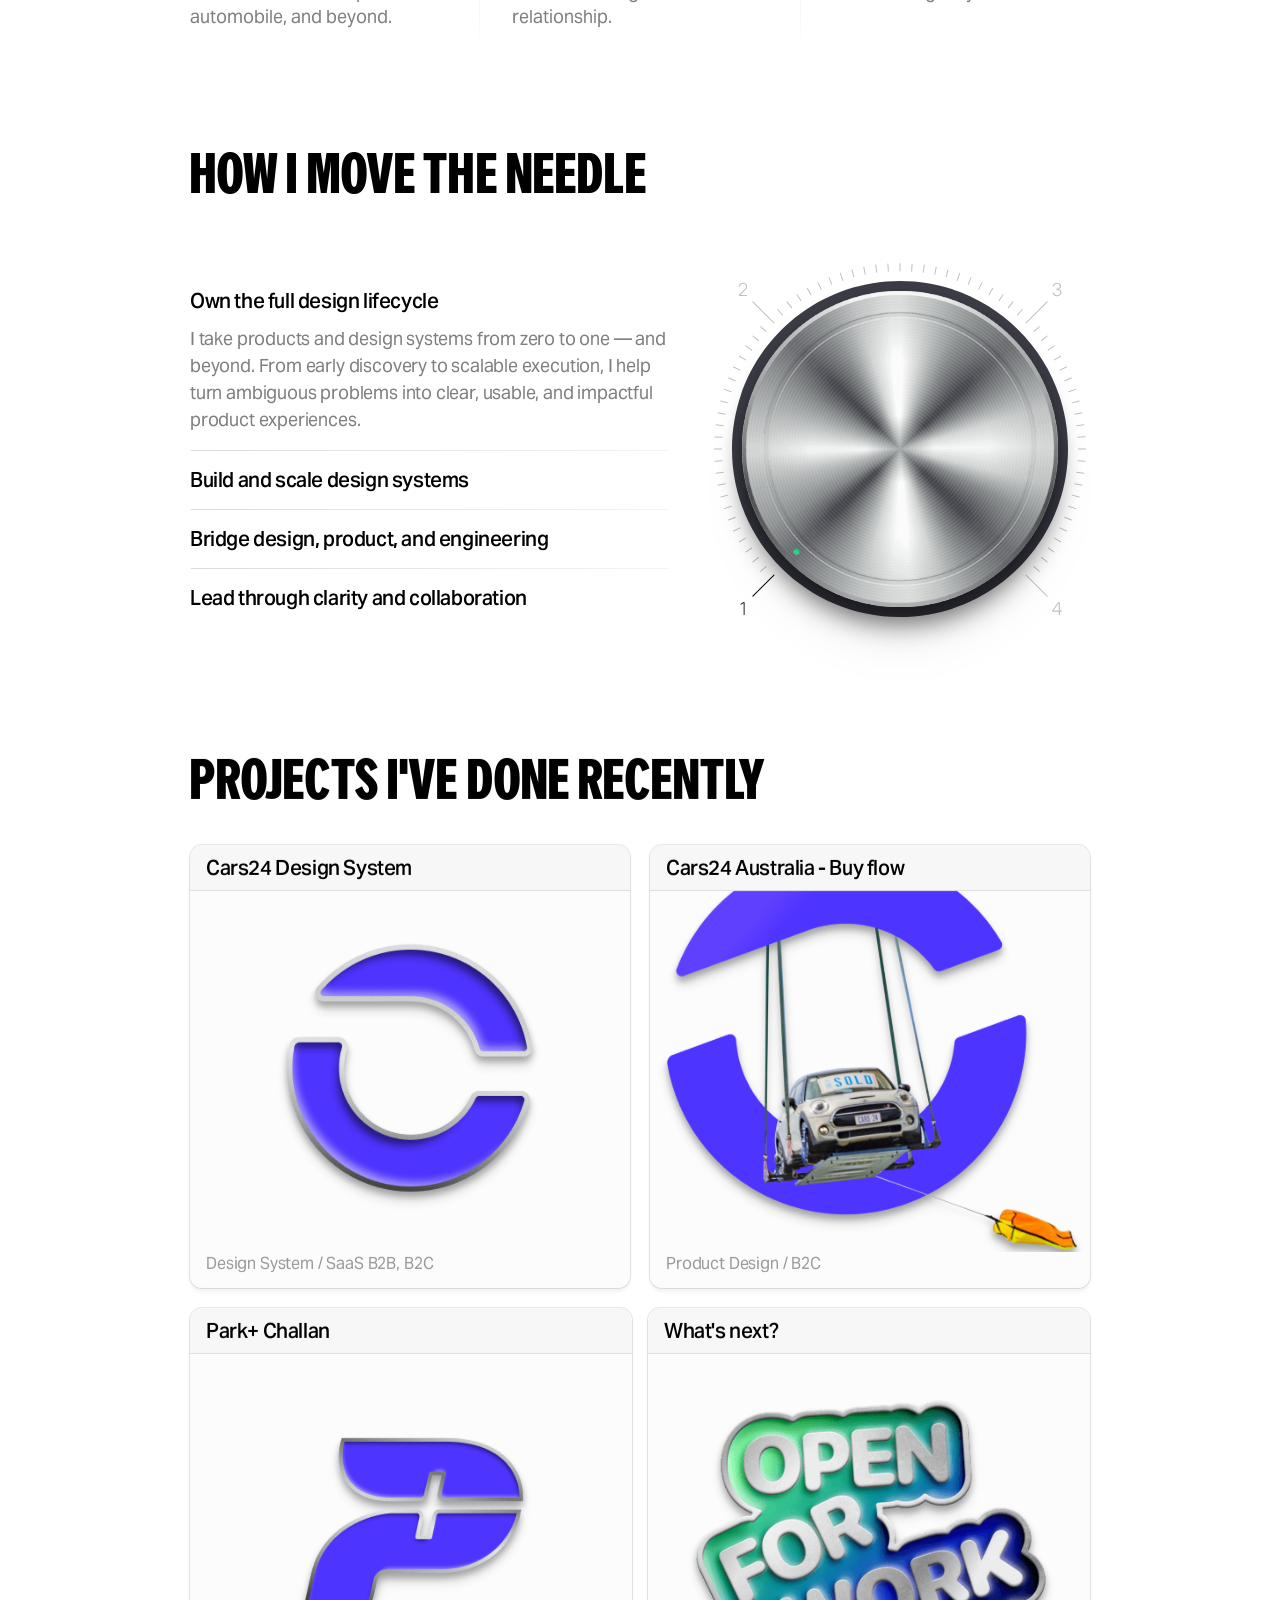
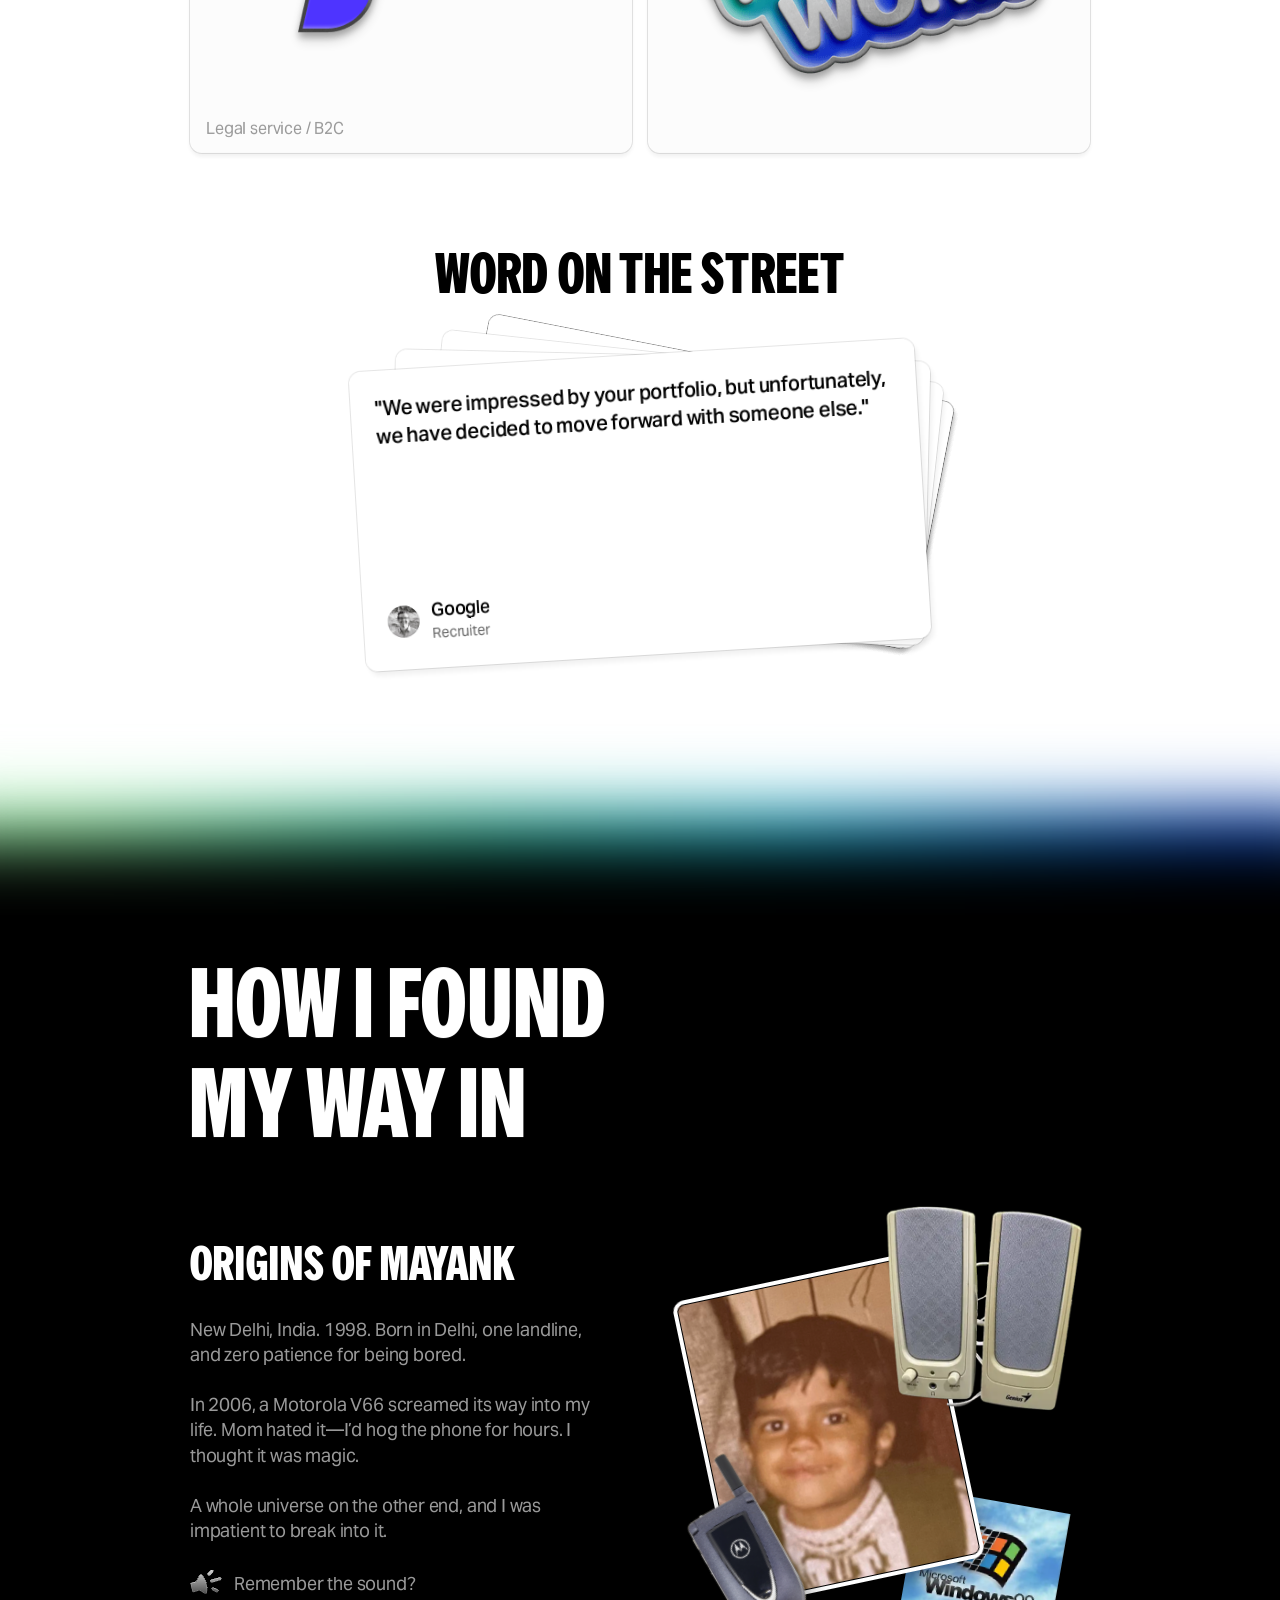
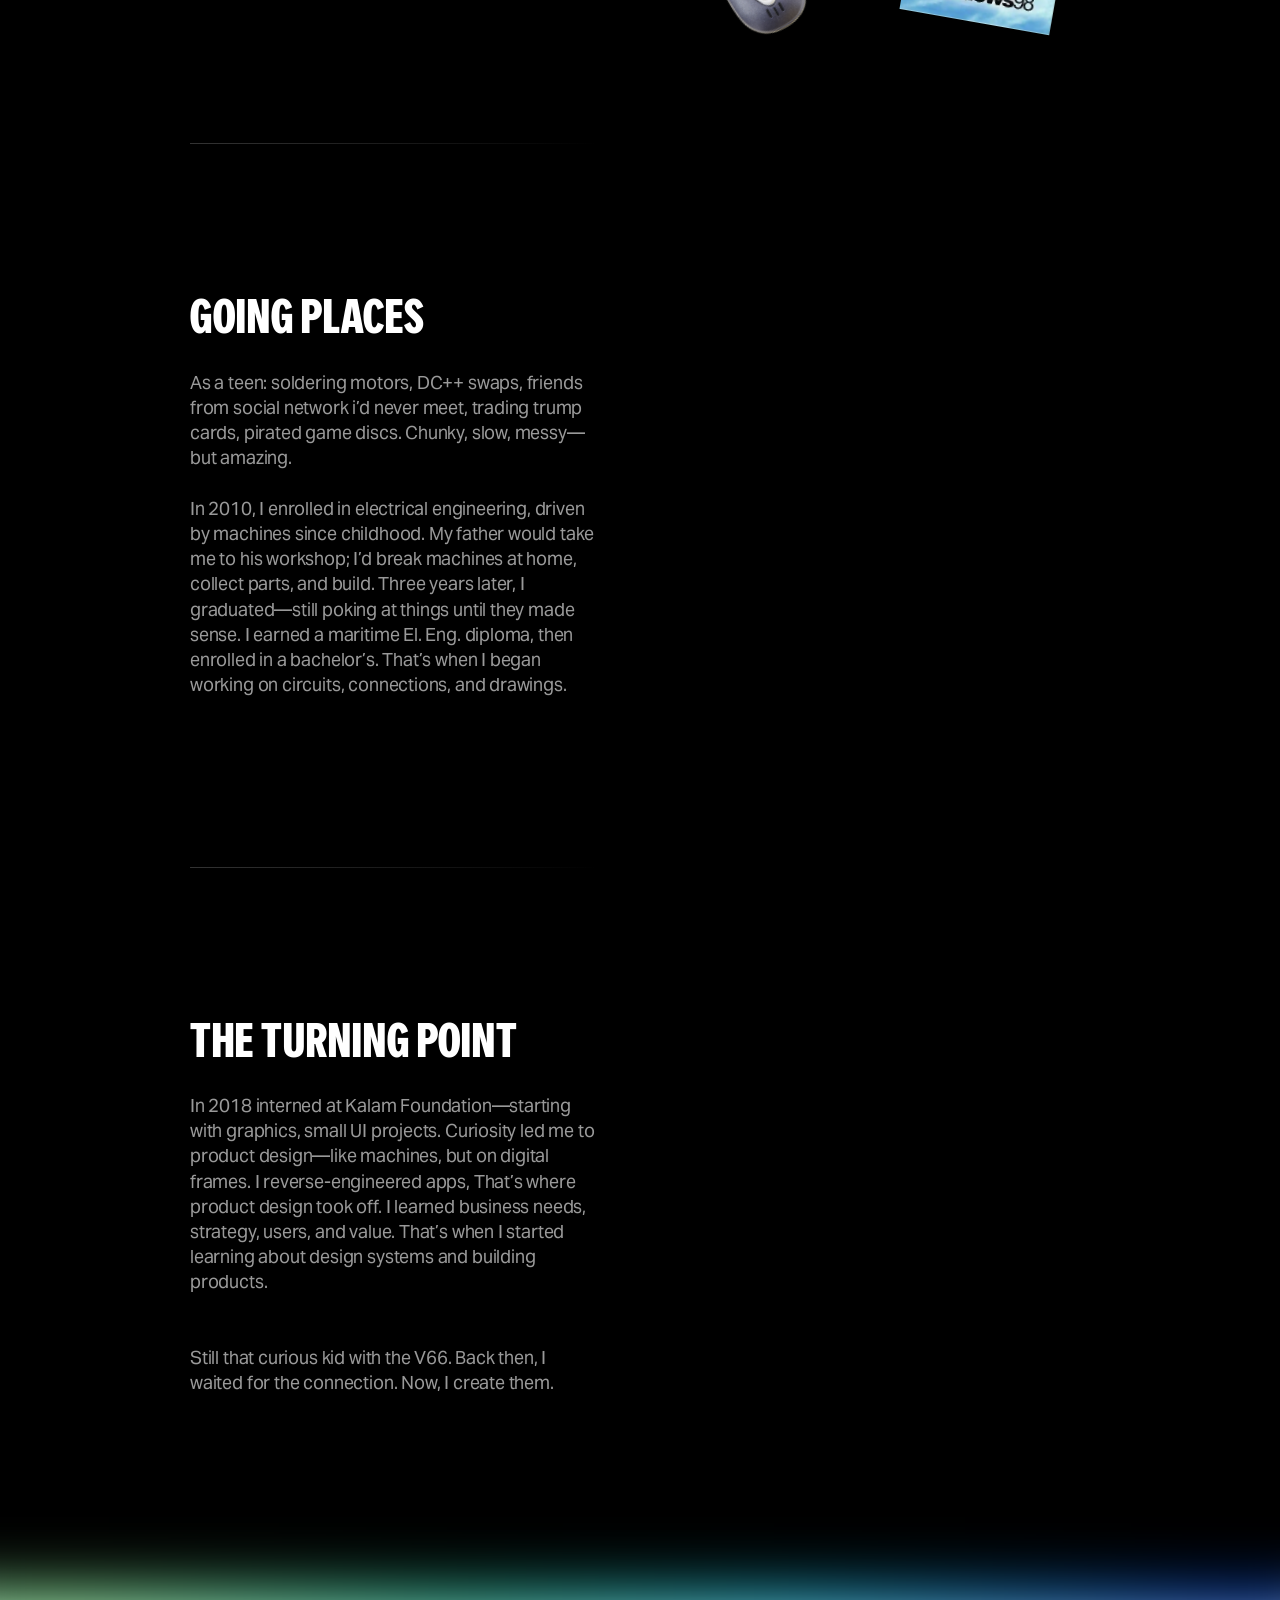
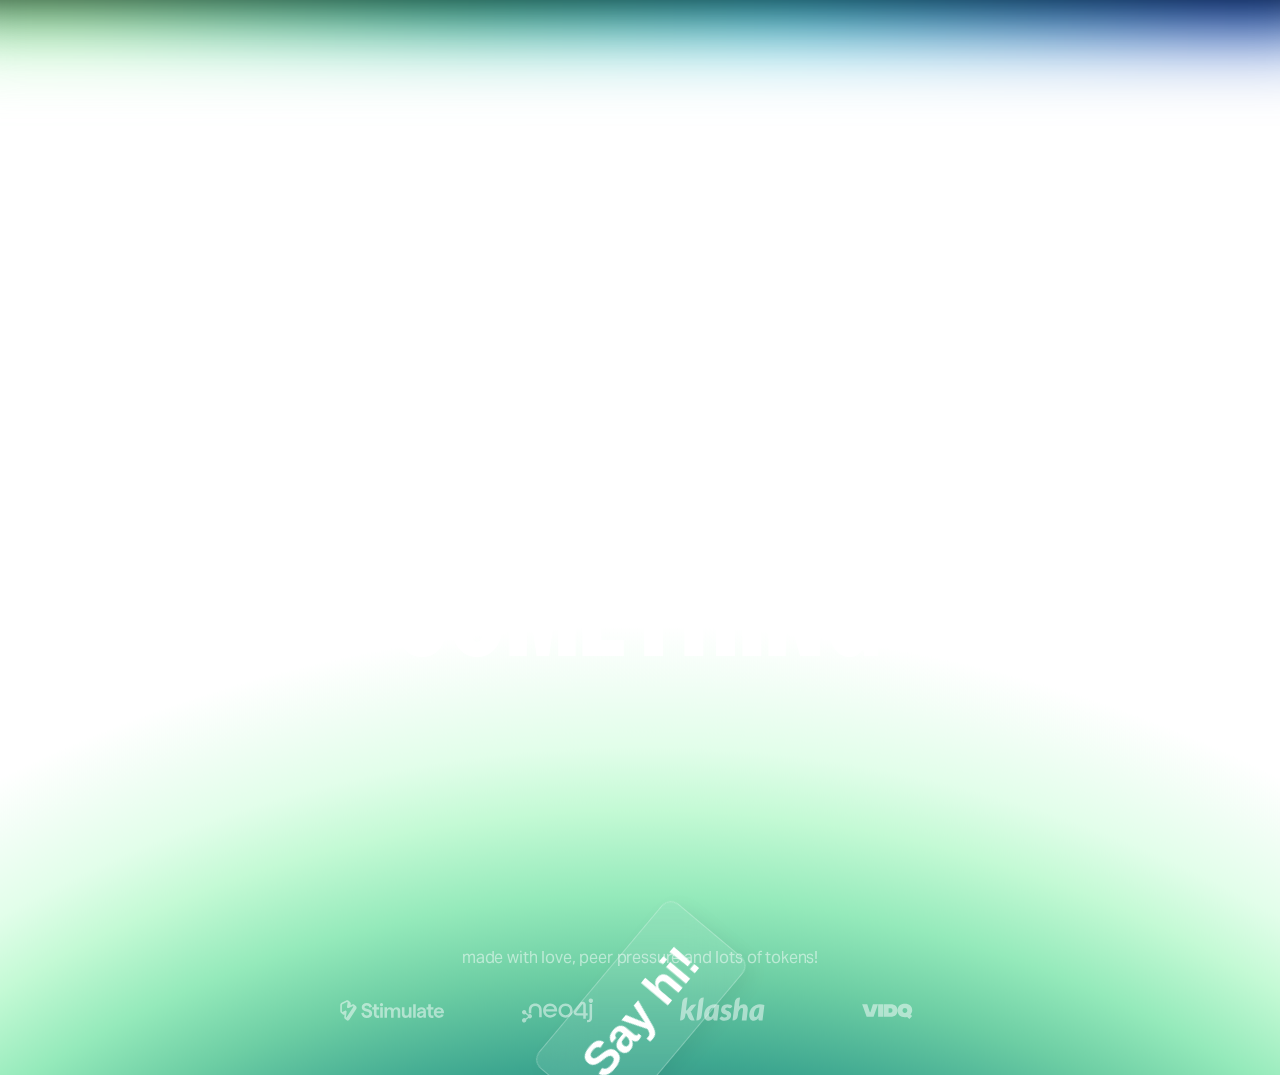
==== commit 1cda539c: "Fix GitHub Pages asset paths" ====
--- a/index.html
+++ b/index.html
@@ -4,8 +4,8 @@
     <meta charset="utf-8" />
     <meta name="viewport" content="width=device-width, initial-scale=1" />
     <title>Mayank</title>
-    <link rel="stylesheet" href="/font.css" />
-    <link rel="stylesheet" href="/styles.css" />
+    <link rel="stylesheet" href="font.css" />
+    <link rel="stylesheet" href="styles.css" />
     <script>
       typeof document < "u" &&
         (window.process = {
@@ -13,16 +13,16 @@
           env: { ...window.process?.env, NODE_ENV: "production" },
         });
     </script>
-    <link rel="modulepreload" fetchpriority="low" href="/content/sites/0dCDITzW0DmTXTOnH0Wtr/react.BIkpaFzZ.mjs" />
-    <link rel="modulepreload" fetchpriority="low" href="/content/sites/0dCDITzW0DmTXTOnH0Wtr/rolldown-runtime.BRwTesTf.mjs" />
-    <link rel="modulepreload" fetchpriority="low" href="/content/sites/0dCDITzW0DmTXTOnH0Wtr/runtime.CHLoPTp4.mjs" />
-    <link rel="modulepreload" fetchpriority="low" href="/content/sites/0dCDITzW0DmTXTOnH0Wtr/motion.Bz_xtmWU.mjs" />
-    <link rel="modulepreload" fetchpriority="low" href="/content/sites/0dCDITzW0DmTXTOnH0Wtr/fsmLVjENe_3INRkuJw6oW2wPagwrbw35dT59qfJ_aj4.BoikKJ-G.mjs" />
-    <link rel="modulepreload" fetchpriority="low" href="/content/sites/0dCDITzW0DmTXTOnH0Wtr/shared-lib.CsKE0CTY.mjs" />
+    <link rel="modulepreload" fetchpriority="low" href="content/sites/0dCDITzW0DmTXTOnH0Wtr/react.BIkpaFzZ.mjs" />
+    <link rel="modulepreload" fetchpriority="low" href="content/sites/0dCDITzW0DmTXTOnH0Wtr/rolldown-runtime.BRwTesTf.mjs" />
+    <link rel="modulepreload" fetchpriority="low" href="content/sites/0dCDITzW0DmTXTOnH0Wtr/runtime.CHLoPTp4.mjs" />
+    <link rel="modulepreload" fetchpriority="low" href="content/sites/0dCDITzW0DmTXTOnH0Wtr/motion.Bz_xtmWU.mjs" />
+    <link rel="modulepreload" fetchpriority="low" href="content/sites/0dCDITzW0DmTXTOnH0Wtr/fsmLVjENe_3INRkuJw6oW2wPagwrbw35dT59qfJ_aj4.BoikKJ-G.mjs" />
+    <link rel="modulepreload" fetchpriority="low" href="content/sites/0dCDITzW0DmTXTOnH0Wtr/shared-lib.CsKE0CTY.mjs" />
   </head>
   <body>
     <div id="main"></div>
-    <script type="module" async data-mynk-bundle="main" fetchpriority="low" src="/content/sites/0dCDITzW0DmTXTOnH0Wtr/script_main.Cz7NEi37.mjs"></script>
-    <script defer src="/projects-injector.js"></script>
+    <script type="module" async data-mynk-bundle="main" fetchpriority="low" src="content/sites/0dCDITzW0DmTXTOnH0Wtr/script_main.Cz7NEi37.mjs"></script>
+    <script defer src="projects-injector.js"></script>
   </body>
 </html>
